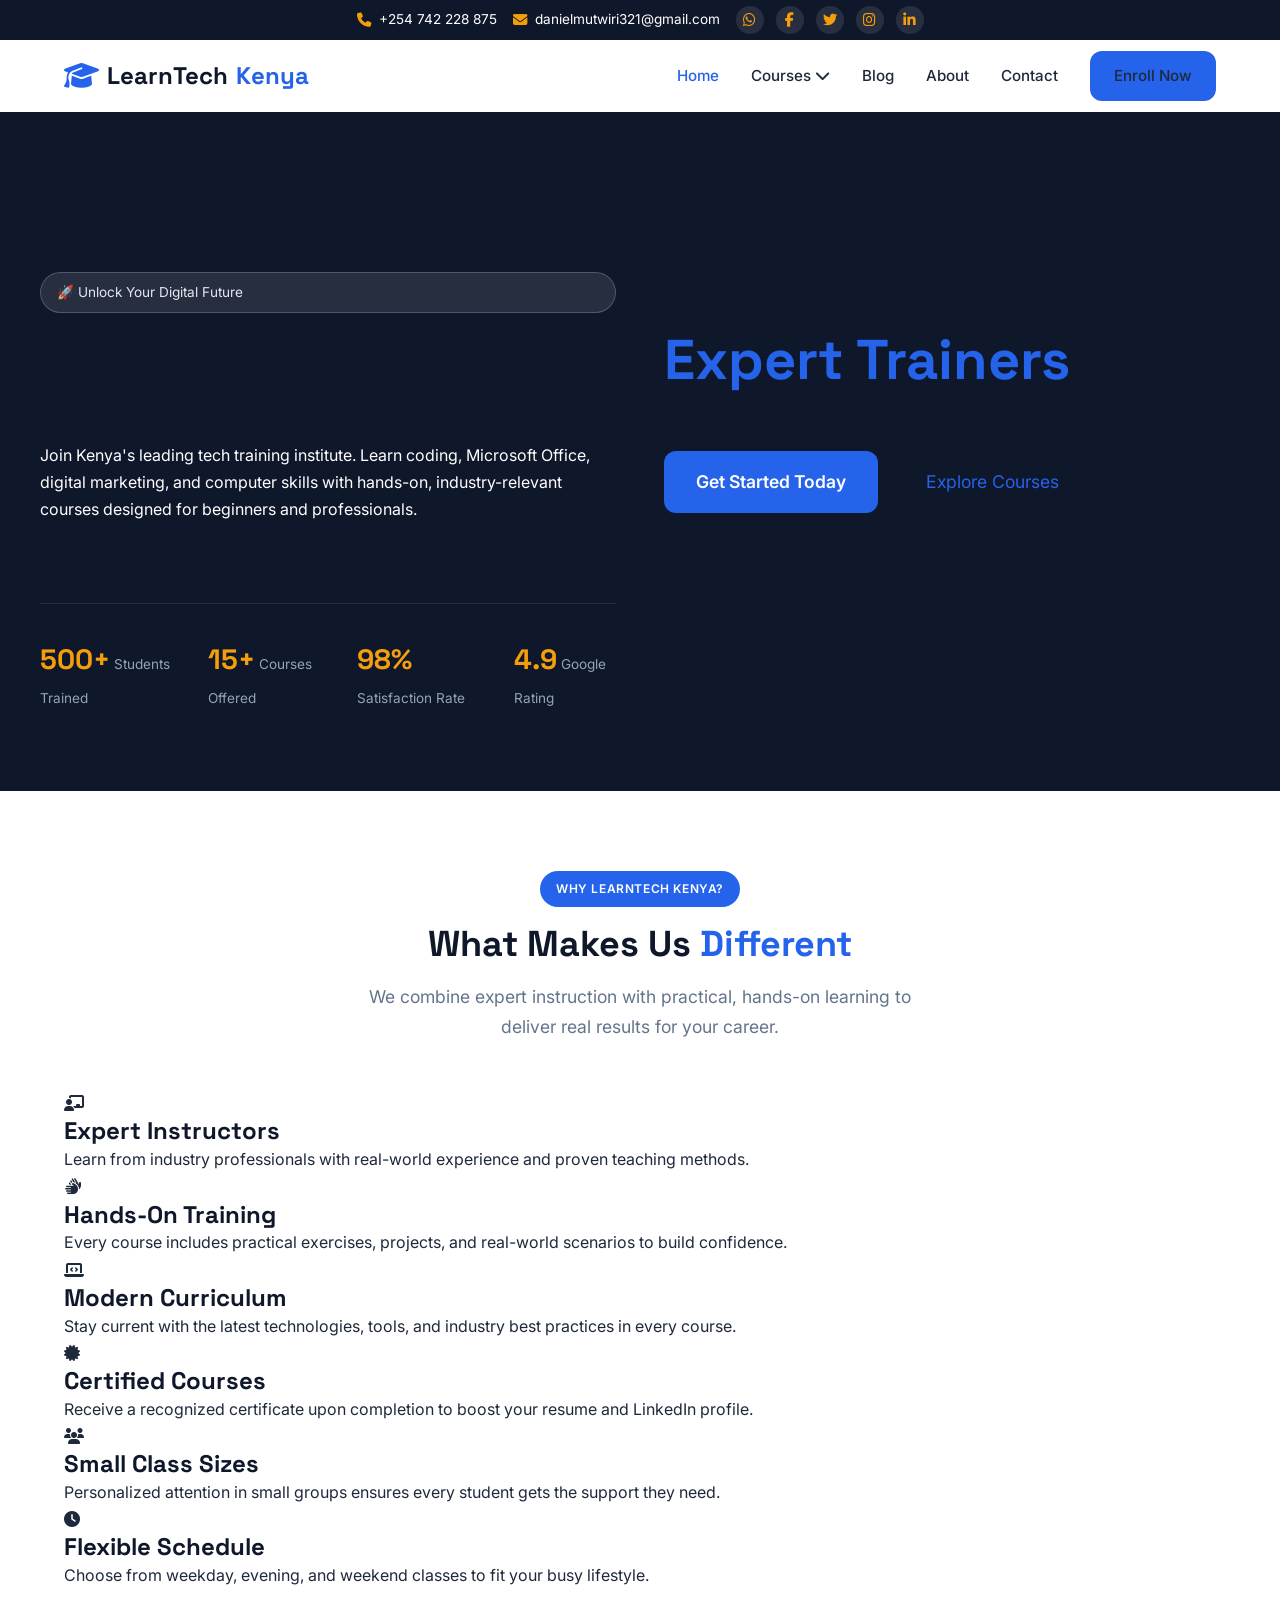
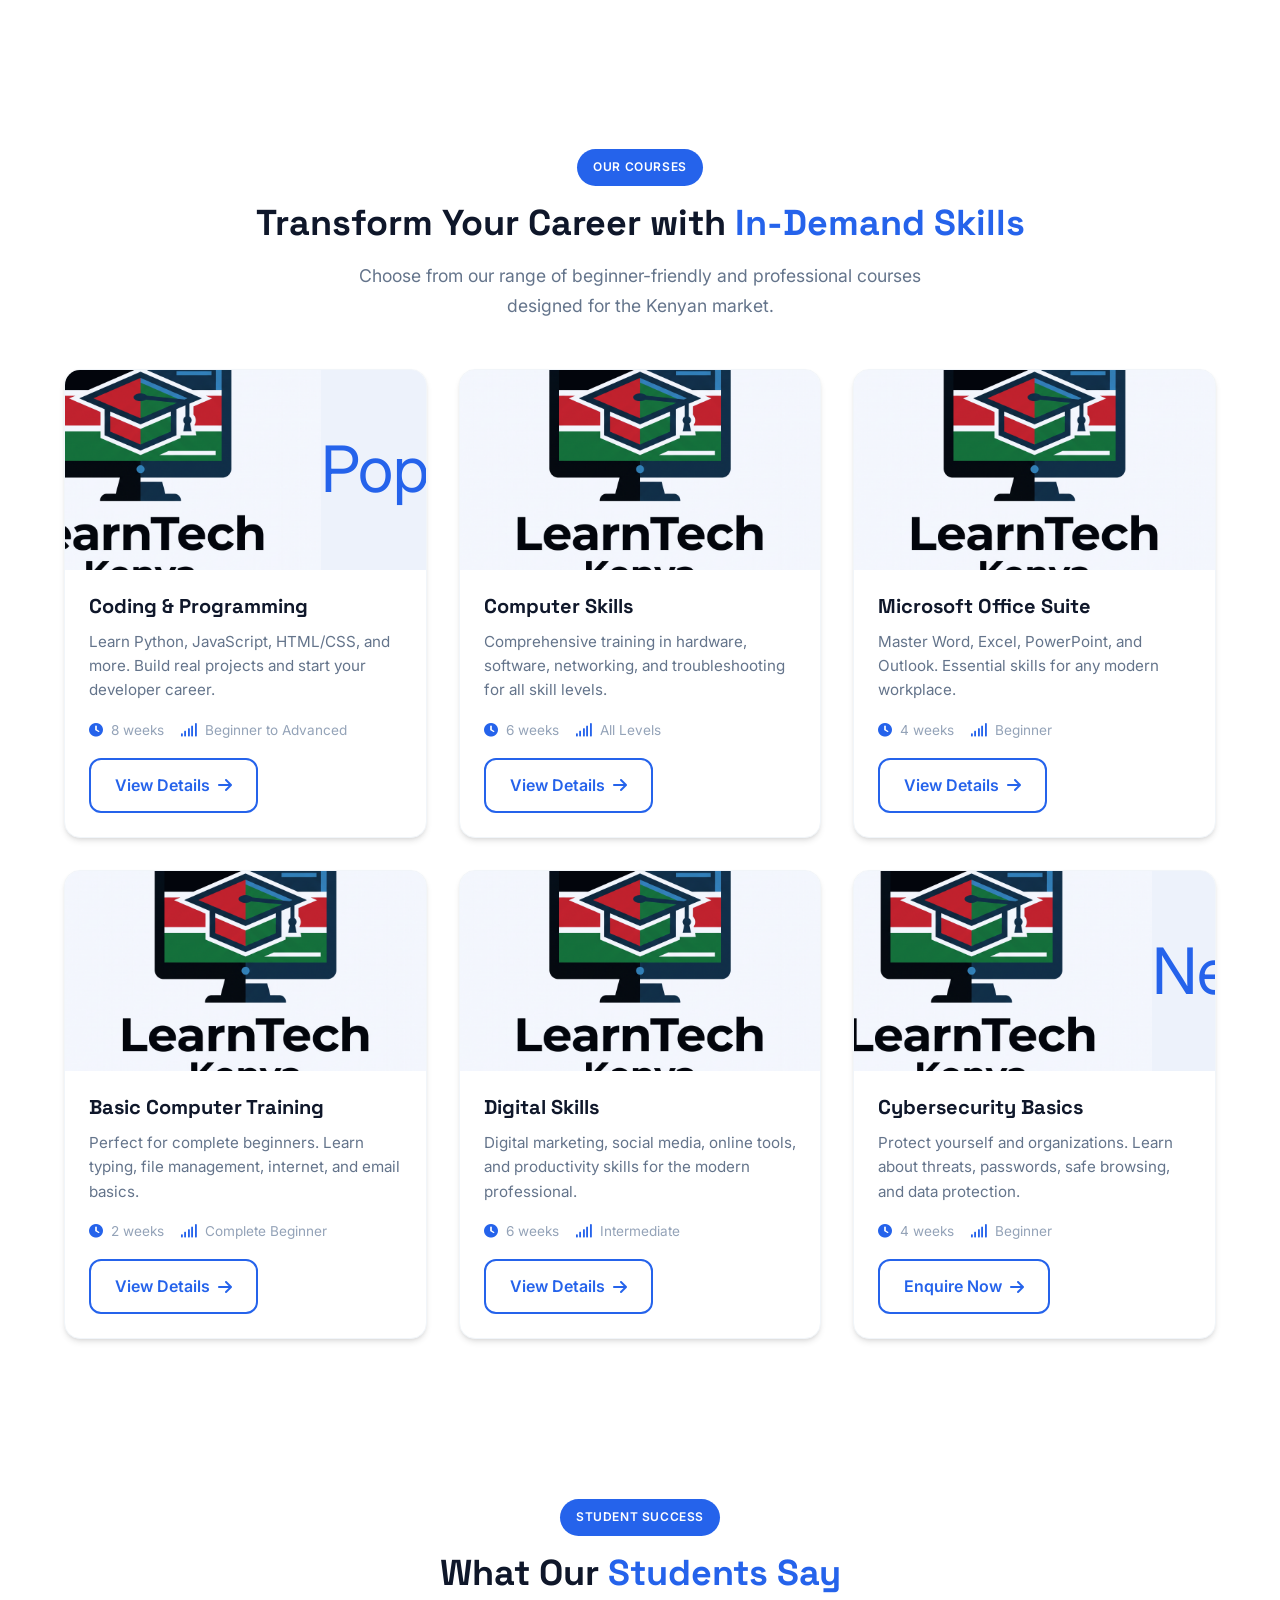
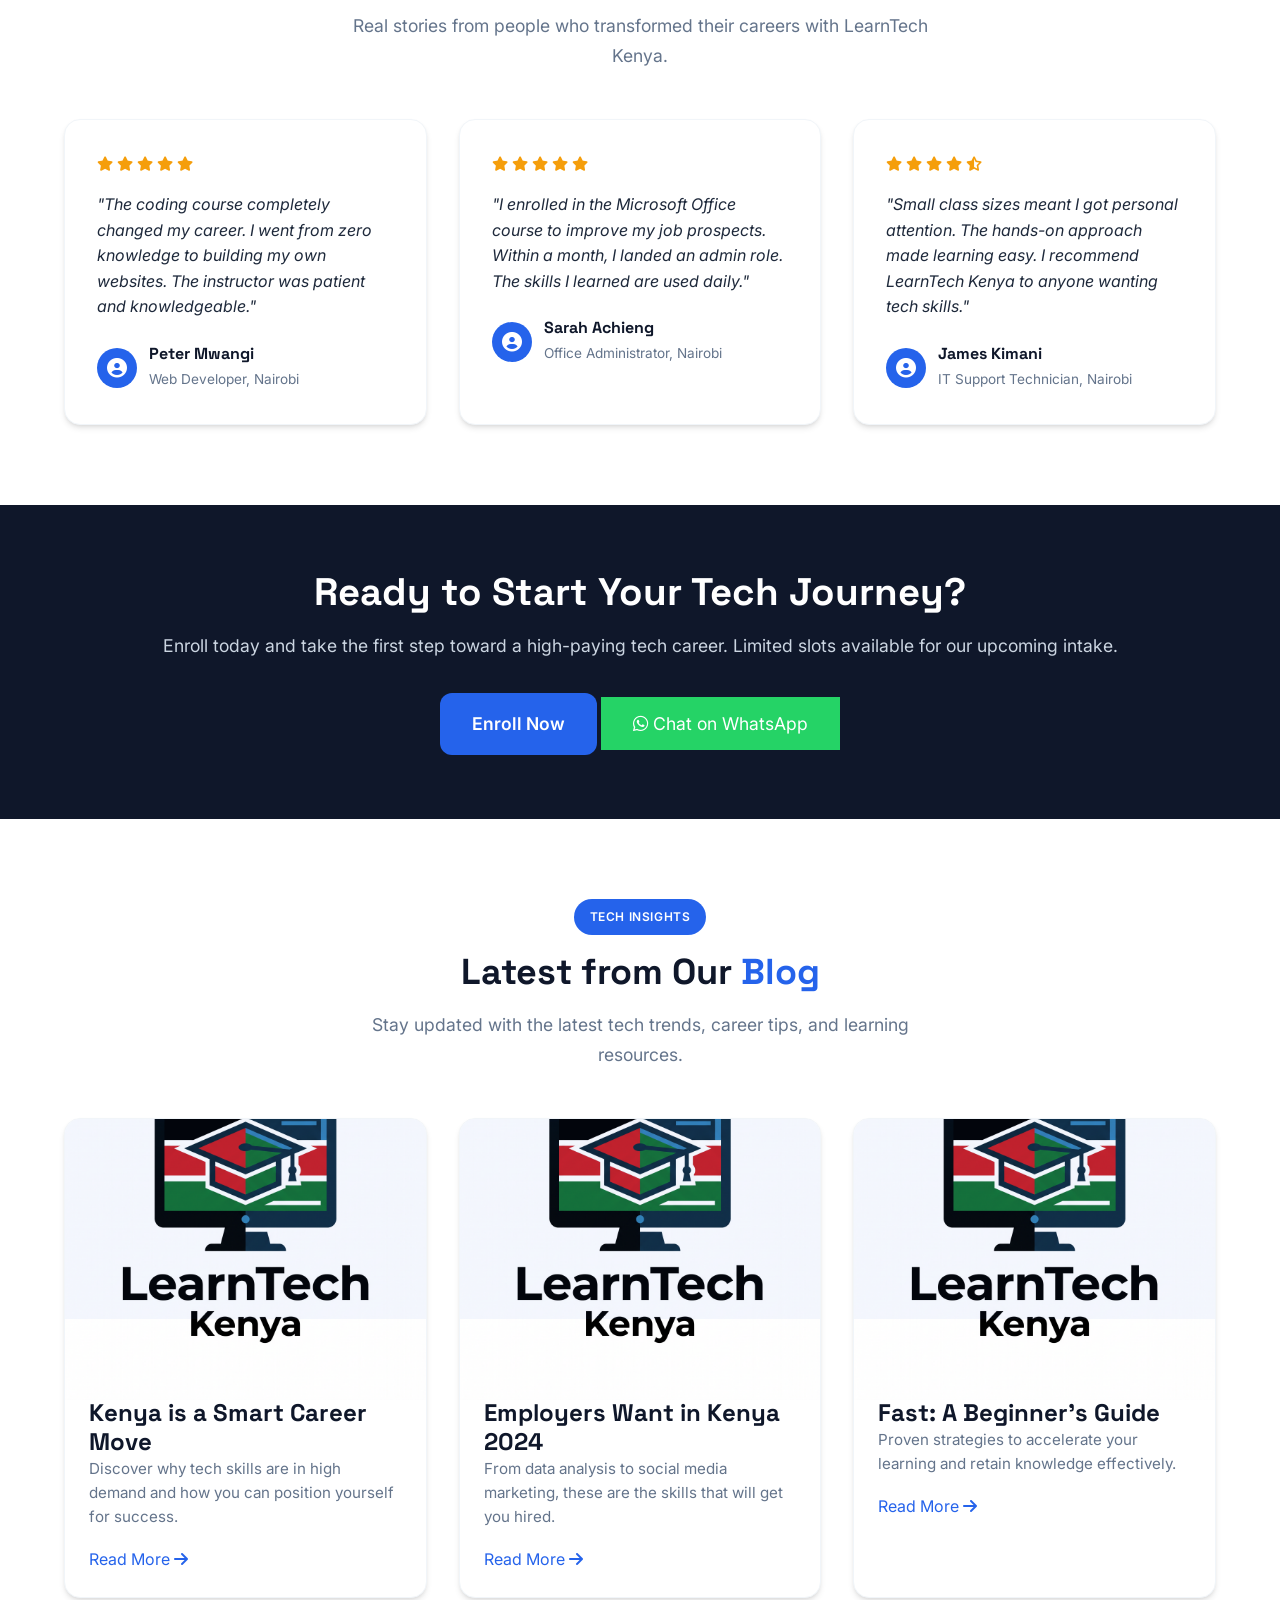
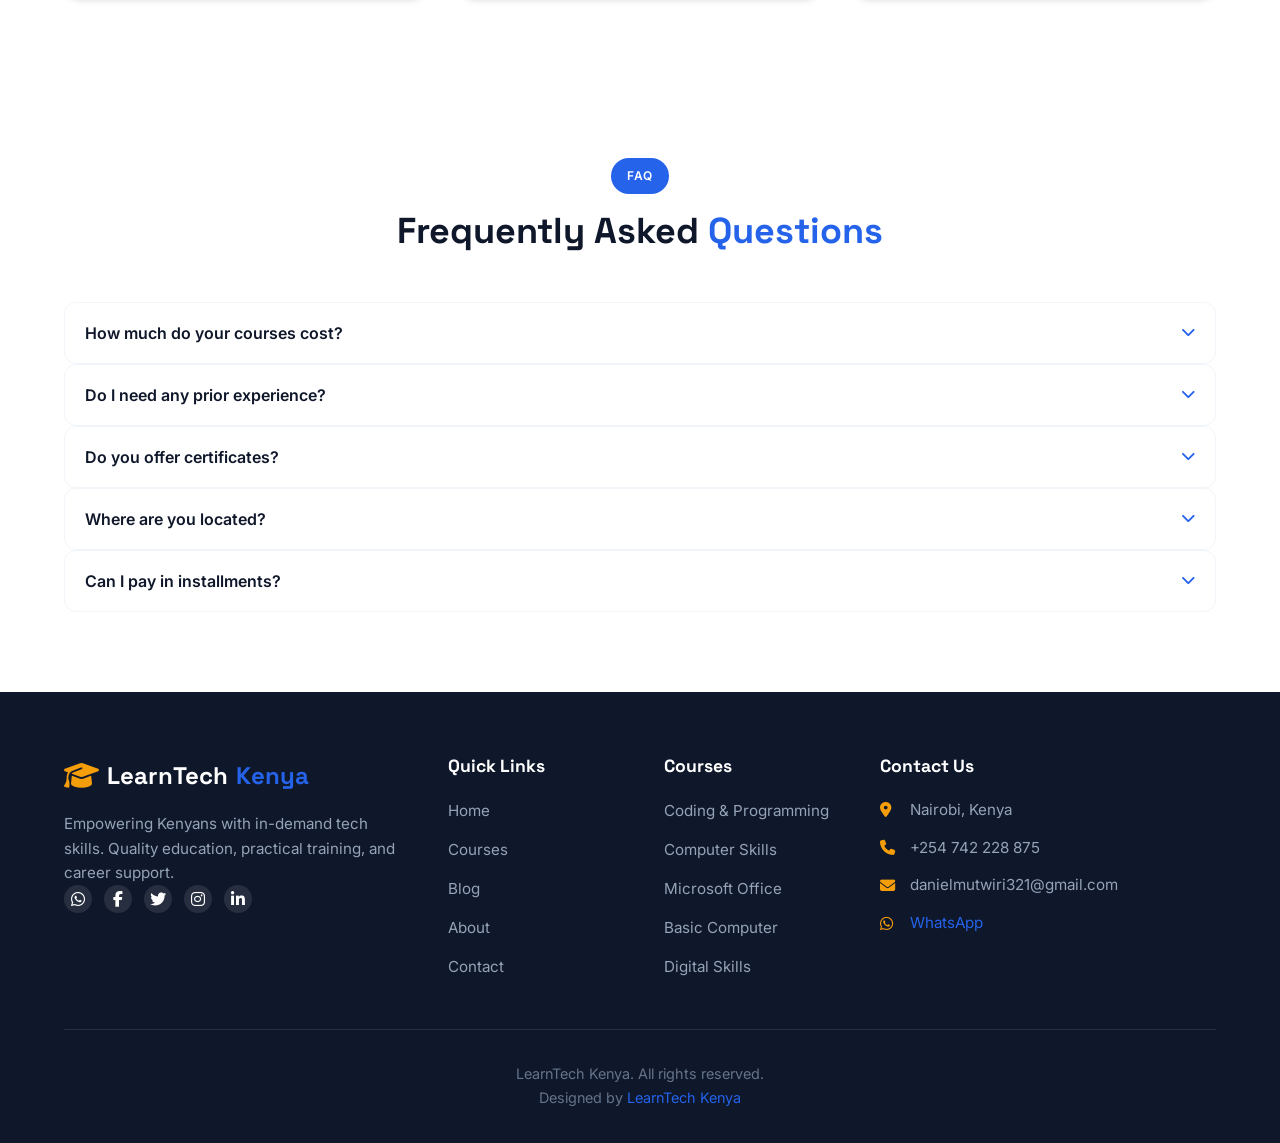
==== index.html @ 04d5c1a3 "Add files via upload" ====
<!DOCTYPE html>
<html lang="en">
<head>
    <meta charset="UTF-8">
    <meta name="viewport" content="width=device-width, initial-scale=1.0">
    <title>LearnTech Kenya | Computer Training, Coding & Digital Skills Courses in Nairobi</title>
    <meta name="description" content="LearnTech Kenya offers professional computer training, coding, Microsoft Office, and digital skills courses in Nairobi. Expert instructors, hands-on learning, and career-ready skills. Join us today!">
    <meta name="keywords" content="computer training Nairobi, coding courses Kenya, Microsoft Office training, digital skills, tech education Kenya, LearnTech Kenya, programming courses Nairobi, computer school Kenya">
    <meta name="author" content="LearnTech Kenya">
    <meta name="robots" content="index, follow">
    
    <!-- Open Graph / Facebook -->
    <meta property="og:type" content="website">
    <meta property="og:url" content="https://danny6042.github.io/Learntech--kenya/">
    <meta property="og:title" content="LearnTech Kenya | Professional Computer Training & Digital Skills">
    <meta property="og:description" content="Join LearnTech Kenya for expert-led computer training, coding, and digital skills courses. Build your tech career today!">
    <meta property="og:image" content="images/learntech_logo.png">
    
    <!-- Twitter Card -->
    <meta property="twitter:card" content="summary_large_image">
    <meta property="twitter:url" content="https://danny6042.github.io/Learntech--kenya/">
    <meta property="twitter:title" content="LearnTech Kenya | Professional Computer Training & Digital Skills">
    <meta property="twitter:description" content="Join LearnTech Kenya for expert-led computer training, coding, and digital skills courses. Build your tech career today!">
    <meta property="twitter:image" content="images/learntech_logo.png">
    
    <!-- Canonical URL -->
    <link rel="canonical" href="https://danny6042.github.io/Learntech--kenya/">
    
    <!-- Structured Data -->
    <script type="application/ld+json">
    {
        "@context": "https://schema.org",
        "@type": "EducationalOrganization",
        "name": "LearnTech Kenya",
        "description": "Professional computer training and digital skills courses in Nairobi, Kenya",
        "url": "https://danny6042.github.io/Learntech--kenya/",
        "logo": "images/learntech_logo.png",
        "founder": {
            "@type": "Person",
            "name": "Daniel Mutwiri",
            "email": "mailto:danielmutwiri321@gmail.com"
        },
        "address": {
            "@type": "PostalAddress",
            "addressLocality": "Nairobi",
            "addressCountry": "KE"
        },
        "contactPoint": {
            "@type": "ContactPoint",
            "telephone": "+254-742-228-875",
            "contactType": "customer service",
            "availableLanguage": "English, Swahili"
        },
        "sameAs": [
            "https://wa.me/254742228875",
            "https://facebook.com/Learntechkenya",
            "https://twitter.com/learntechkenya",
            "https://instagram.com/learntechkenya"
        ]
    }
    </script>
    
    <link rel="stylesheet" href="css/styles.css">
    <link rel="preconnect" href="https://fonts.googleapis.com">
    <link rel="preconnect" href="https://fonts.gstatic.com" crossorigin>
    <link href="https://fonts.googleapis.com/css2?family=Inter:wght@300;400;500;600;700;800&family=Space+Grotesk:wght@400;500;600;700&display=swap" rel="stylesheet">
    <link rel="stylesheet" href="https://cdnjs.cloudflare.com/ajax/libs/font-awesome/6.4.0/css/all.min.css">
</head>
<body>
    <!-- Top Bar -->
    <div class="top-bar">
        <div class="container">
            <div class="top-bar-content">
                <span><i class="fas fa-phone"></i> +254 742 228 875</span>
                <span><i class="fas fa-envelope"></i> danielmutwiri321@gmail.com</span>
                <div class="social-icons">
                    <a href="https://wa.me/254742228875" target="_blank" aria-label="WhatsApp"><i class="fab fa-whatsapp"></i></a>
                    <a href="https://facebook.com/Learntechkenya" target="_blank" aria-label="Facebook"><i class="fab fa-facebook-f"></i></a>
                    <a href="https://twitter.com/learntechkenya" target="_blank" aria-label="Twitter"><i class="fab fa-twitter"></i></a>
                    <a href="https://instagram.com/learntechkenya" target="_blank" aria-label="Instagram"><i class="fab fa-instagram"></i></a>
                    <a href="https://linkedin.com/company/learntechkenya" target="_blank" aria-label="LinkedIn"><i class="fab fa-linkedin-in"></i></a>
                </div>
            </div>
        </div>
    </div>

    <!-- Navigation -->
    <nav class="navbar" id="navbar">
        <div class="container">
            <a href="index.html" class="logo">
                <i class="fas fa-graduation-cap"></i>
                <span>LearnTech</span><span class="accent">Kenya</span>
            </a>
            <button class="mobile-menu-btn" id="mobileMenuBtn" aria-label="Toggle menu">
                <i class="fas fa-bars"></i>
            </button>
            <ul class="nav-links" id="navLinks">
                <li><a href="index.html" class="active">Home</a></li>
                <li class="dropdown">
                    <a href="index.html#courses">Courses <i class="fas fa-chevron-down"></i></a>
                    <ul class="dropdown-menu">
                        <li><a href="coding.html">Coding & Programming</a></li>
                        <li><a href="computer-skills.html">Computer Skills</a></li>
                        <li><a href="microsoft-office.html">Microsoft Office</a></li>
                        <li><a href="basic-computer.html">Basic Computer Training</a></li>
                        <li><a href="digital-skills.html">Digital Skills</a></li>
                    </ul>
                </li>
                <li><a href="blog.html">Blog</a></li>
                <li><a href="about.html">About</a></li>
                <li><a href="contact.html">Contact</a></li>
                <li><a href="contact.html" class="btn-primary">Enroll Now</a></li>
            </ul>
        </div>
    </nav>

    <!-- Hero Section -->
    <header class="hero">
        <div class="hero-overlay"></div>
        <div class="hero-content container">
            <span class="hero-badge">🚀 Unlock Your Digital Future</span>
            <h1>Master In-Demand Tech Skills with <span class="highlight">Expert Trainers</span></h1>
            <p class="hero-description">Join Kenya's leading tech training institute. Learn coding, Microsoft Office, digital marketing, and computer skills with hands-on, industry-relevant courses designed for beginners and professionals.</p>
            <div class="hero-cta">
                <a href="contact.html" class="btn-primary btn-lg">Get Started Today</a>
                <a href="index.html#courses" class="btn-secondary btn-lg">Explore Courses</a>
            </div>
            <div class="hero-stats">
                <div class="stat">
                    <span class="stat-number">500+</span>
                    <span class="stat-label">Students Trained</span>
                </div>
                <div class="stat">
                    <span class="stat-number">15+</span>
                    <span class="stat-label">Courses Offered</span>
                </div>
                <div class="stat">
                    <span class="stat-number">98%</span>
                    <span class="stat-label">Satisfaction Rate</span>
                </div>
                <div class="stat">
                    <span class="stat-number">4.9</span>
                    <span class="stat-label">Google Rating</span>
                </div>
            </div>
        </div>
    </header>

    <!-- Why Choose Us -->
    <section class="why-us section-padding">
        <div class="container">
            <div class="section-header">
                <span class="section-tag">Why LearnTech Kenya?</span>
                <h2>What Makes Us <span class="highlight">Different</span></h2>
                <p>We combine expert instruction with practical, hands-on learning to deliver real results for your career.</p>
            </div>
            <div class="features-grid">
                <div class="feature-card">
                    <div class="feature-icon">
                        <i class="fas fa-chalkboard-teacher"></i>
                    </div>
                    <h3>Expert Instructors</h3>
                    <p>Learn from industry professionals with real-world experience and proven teaching methods.</p>
                </div>
                <div class="feature-card">
                    <div class="feature-icon">
                        <i class="fas fa-hands"></i>
                    </div>
                    <h3>Hands-On Training</h3>
                    <p>Every course includes practical exercises, projects, and real-world scenarios to build confidence.</p>
                </div>
                <div class="feature-card">
                    <div class="feature-icon">
                        <i class="fas fa-laptop-code"></i>
                    </div>
                    <h3>Modern Curriculum</h3>
                    <p>Stay current with the latest technologies, tools, and industry best practices in every course.</p>
                </div>
                <div class="feature-card">
                    <div class="feature-icon">
                        <i class="fas fa-certificate"></i>
                    </div>
                    <h3>Certified Courses</h3>
                    <p>Receive a recognized certificate upon completion to boost your resume and LinkedIn profile.</p>
                </div>
                <div class="feature-card">
                    <div class="feature-icon">
                        <i class="fas fa-users"></i>
                    </div>
                    <h3>Small Class Sizes</h3>
                    <p>Personalized attention in small groups ensures every student gets the support they need.</p>
                </div>
                <div class="feature-card">
                    <div class="feature-icon">
                        <i class="fas fa-clock"></i>
                    </div>
                    <h3>Flexible Schedule</h3>
                    <p>Choose from weekday, evening, and weekend classes to fit your busy lifestyle.</p>
                </div>
            </div>
        </div>
    </section>

    <!-- Courses Section -->
    <section class="courses section-padding" id="courses">
        <div class="container">
            <div class="section-header">
                <span class="section-tag">Our Courses</span>
                <h2>Transform Your Career with <span class="highlight">In-Demand Skills</span></h2>
                <p>Choose from our range of beginner-friendly and professional courses designed for the Kenyan market.</p>
            </div>
            <div class="courses-grid">
                <div class="course-card">
                    <div class="course-image">
                        <img src="images/learntech_logo.png" alt="Coding and Programming Course" loading="lazy">
                        <span class="course-badge">Popular</span>
                    </div>
                    <div class="course-content">
                        <h3>Coding & Programming</h3>
                        <p>Learn Python, JavaScript, HTML/CSS, and more. Build real projects and start your developer career.</p>
                        <div class="course-meta">
                            <span><i class="fas fa-clock"></i> 8 weeks</span>
                            <span><i class="fas fa-signal"></i> Beginner to Advanced</span>
                        </div>
                        <a href="coding.html" class="btn-outline">View Details <i class="fas fa-arrow-right"></i></a>
                    </div>
                </div>
                <div class="course-card">
                    <div class="course-image">
                        <img src="images/learntech_logo.png" alt="Computer Skills Course" loading="lazy">
                    </div>
                    <div class="course-content">
                        <h3>Computer Skills</h3>
                        <p>Comprehensive training in hardware, software, networking, and troubleshooting for all skill levels.</p>
                        <div class="course-meta">
                            <span><i class="fas fa-clock"></i> 6 weeks</span>
                            <span><i class="fas fa-signal"></i> All Levels</span>
                        </div>
                        <a href="computer-skills.html" class="btn-outline">View Details <i class="fas fa-arrow-right"></i></a>
                    </div>
                </div>
                <div class="course-card">
                    <div class="course-image">
                        <img src="images/learntech_logo.png" alt="Microsoft Office Training" loading="lazy">
                    </div>
                    <div class="course-content">
                        <h3>Microsoft Office Suite</h3>
                        <p>Master Word, Excel, PowerPoint, and Outlook. Essential skills for any modern workplace.</p>
                        <div class="course-meta">
                            <span><i class="fas fa-clock"></i> 4 weeks</span>
                            <span><i class="fas fa-signal"></i> Beginner</span>
                        </div>
                        <a href="microsoft-office.html" class="btn-outline">View Details <i class="fas fa-arrow-right"></i></a>
                    </div>
                </div>
                <div class="course-card">
                    <div class="course-image">
                        <img src="images/learntech_logo.png" alt="Basic Computer Training" loading="lazy">
                    </div>
                    <div class="course-content">
                        <h3>Basic Computer Training</h3>
                        <p>Perfect for complete beginners. Learn typing, file management, internet, and email basics.</p>
                        <div class="course-meta">
                            <span><i class="fas fa-clock"></i> 2 weeks</span>
                            <span><i class="fas fa-signal"></i> Complete Beginner</span>
                        </div>
                        <a href="basic-computer.html" class="btn-outline">View Details <i class="fas fa-arrow-right"></i></a>
                    </div>
                </div>
                <div class="course-card">
                    <div class="course-image">
                        <img src="images/learntech_logo.png" alt="Digital Skills Course" loading="lazy">
                    </div>
                    <div class="course-content">
                        <h3>Digital Skills</h3>
                        <p>Digital marketing, social media, online tools, and productivity skills for the modern professional.</p>
                        <div class="course-meta">
                            <span><i class="fas fa-clock"></i> 6 weeks</span>
                            <span><i class="fas fa-signal"></i> Intermediate</span>
                        </div>
                        <a href="digital-skills.html" class="btn-outline">View Details <i class="fas fa-arrow-right"></i></a>
                    </div>
                </div>
                <div class="course-card">
                    <div class="course-image">
                        <img src="images/learntech_logo.png" alt="Cybersecurity Basics" loading="lazy">
                        <span class="course-badge">New</span>
                    </div>
                    <div class="course-content">
                        <h3>Cybersecurity Basics</h3>
                        <p>Protect yourself and organizations. Learn about threats, passwords, safe browsing, and data protection.</p>
                        <div class="course-meta">
                            <span><i class="fas fa-clock"></i> 4 weeks</span>
                            <span><i class="fas fa-signal"></i> Beginner</span>
                        </div>
                        <a href="contact.html" class="btn-outline">Enquire Now <i class="fas fa-arrow-right"></i></a>
                    </div>
                </div>
            </div>
        </div>
    </section>

    <!-- Testimonials Section -->
    <section class="testimonials section-padding">
        <div class="container">
            <div class="section-header">
                <span class="section-tag">Student Success</span>
                <h2>What Our <span class="highlight">Students Say</span></h2>
                <p>Real stories from people who transformed their careers with LearnTech Kenya.</p>
            </div>
            <div class="testimonials-grid">
                <div class="testimonial-card">
                    <div class="stars">
                        <i class="fas fa-star"></i>
                        <i class="fas fa-star"></i>
                        <i class="fas fa-star"></i>
                        <i class="fas fa-star"></i>
                        <i class="fas fa-star"></i>
                    </div>
                    <p>"The coding course completely changed my career. I went from zero knowledge to building my own websites. The instructor was patient and knowledgeable."</p>
                    <div class="testimonial-author">
                        <div class="author-avatar">
                            <i class="fas fa-user-circle"></i>
                        </div>
                        <div>
                            <h4>Peter Mwangi</h4>
                            <span>Web Developer, Nairobi</span>
                        </div>
                    </div>
                </div>
                <div class="testimonial-card">
                    <div class="stars">
                        <i class="fas fa-star"></i>
                        <i class="fas fa-star"></i>
                        <i class="fas fa-star"></i>
                        <i class="fas fa-star"></i>
                        <i class="fas fa-star"></i>
                    </div>
                    <p>"I enrolled in the Microsoft Office course to improve my job prospects. Within a month, I landed an admin role. The skills I learned are used daily."</p>
                    <div class="testimonial-author">
                        <div class="author-avatar">
                            <i class="fas fa-user-circle"></i>
                        </div>
                        <div>
                            <h4>Sarah Achieng</h4>
                            <span>Office Administrator, Nairobi</span>
                        </div>
                    </div>
                </div>
                <div class="testimonial-card">
                    <div class="stars">
                        <i class="fas fa-star"></i>
                        <i class="fas fa-star"></i>
                        <i class="fas fa-star"></i>
                        <i class="fas fa-star"></i>
                        <i class="fas fa-star-half-alt"></i>
                    </div>
                    <p>"Small class sizes meant I got personal attention. The hands-on approach made learning easy. I recommend LearnTech Kenya to anyone wanting tech skills."</p>
                    <div class="testimonial-author">
                        <div class="author-avatar">
                            <i class="fas fa-user-circle"></i>
                        </div>
                        <div>
                            <h4>James Kimani</h4>
                            <span>IT Support Technician, Nairobi</span>
                        </div>
                    </div>
                </div>
            </div>
        </div>
    </section>

    <!-- CTA Section -->
    <section class="cta-section">
        <div class="container">
            <div class="cta-content">
                <h2>Ready to Start Your Tech Journey?</h2>
                <p>Enroll today and take the first step toward a high-paying tech career. Limited slots available for our upcoming intake.</p>
                <div class="cta-buttons">
                    <a href="contact.html" class="btn-primary btn-lg">Enroll Now</a>
                    <a href="https://wa.me/254742228875" class="btn-whatsapp btn-lg" target="_blank">
                        <i class="fab fa-whatsapp"></i> Chat on WhatsApp
                    </a>
                </div>
            </div>
        </div>
    </section>

    <!-- Blog Preview -->
    <section class="blog-preview section-padding">
        <div class="container">
            <div class="section-header">
                <span class="section-tag">Tech Insights</span>
                <h2>Latest from Our <span class="highlight">Blog</span></h2>
                <p>Stay updated with the latest tech trends, career tips, and learning resources.</p>
            </div>
            <div class="blog-grid">
                <div class="blog-card">
                    <div class="blog-image">
                        <img src="images/learntech_logo.png" alt="Why learn coding in Kenya" loading="lazy">
                    </div>
                    <div class="blog-content">
                        <span class="blog-tag">Career</span>
                        <h3>Why Learning Coding in Kenya is a Smart Career Move</h3>
                        <p>Discover why tech skills are in high demand and how you can position yourself for success.</p>
                        <a href="blog.html">Read More <i class="fas fa-arrow-right"></i></a>
                    </div>
                </div>
                <div class="blog-card">
                    <div class="blog-image">
                        <img src="images/learntech_logo.png" alt="Top skills for 2024" loading="lazy">
                    </div>
                    <div class="blog-content">
                        <span class="blog-tag">Skills</span>
                        <h3>Top 10 Digital Skills Employers Want in Kenya 2024</h3>
                        <p>From data analysis to social media marketing, these are the skills that will get you hired.</p>
                        <a href="blog.html">Read More <i class="fas fa-arrow-right"></i></a>
                    </div>
                </div>
                <div class="blog-card">
                    <div class="blog-image">
                        <img src="images/learntech_logo.png" alt="Learning tips" loading="lazy">
                    </div>
                    <div class="blog-content">
                        <span class="blog-tag">Learning</span>
                        <h3>How to Learn Tech Skills Fast: A Beginner's Guide</h3>
                        <p>Proven strategies to accelerate your learning and retain knowledge effectively.</p>
                        <a href="blog.html">Read More <i class="fas fa-arrow-right"></i></a>
                    </div>
                </div>
            </div>
        </div>
    </section>

    <!-- FAQ Section -->
    <section class="faq section-padding">
        <div class="container">
            <div class="section-header">
                <span class="section-tag">FAQ</span>
                <h2>Frequently Asked <span class="highlight">Questions</span></h2>
            </div>
            <div class="faq-grid">
                <div class="faq-item">
                    <button class="faq-question">
                        <span>How much do your courses cost?</span>
                        <i class="fas fa-chevron-down"></i>
                    </button>
                    <div class="faq-answer">
                        <p>Our courses range from KES 5,000 to KES 25,000 depending on the course duration and complexity. We offer flexible payment plans and group discounts. Contact us for a detailed fee structure.</p>
                    </div>
                </div>
                <div class="faq-item">
                    <button class="faq-question">
                        <span>Do I need any prior experience?</span>
                        <i class="fas fa-chevron-down"></i>
                    </button>
                    <div class="faq-answer">
                        <p>Not at all! We have courses designed for complete beginners as well as advanced learners. Each course page lists the recommended prerequisites. If you're unsure, contact us for guidance.</p>
                    </div>
                </div>
                <div class="faq-item">
                    <button class="faq-question">
                        <span>Do you offer certificates?</span>
                        <i class="fas fa-chevron-down"></i>
                    </button>
                    <div class="faq-answer">
                        <p>Yes! Every student receives a certificate of completion. Our certificates are recognized by employers in Kenya and can be added to your LinkedIn profile and resume.</p>
                    </div>
                </div>
                <div class="faq-item">
                    <button class="faq-question">
                        <span>Where are you located?</span>
                        <i class="fas fa-chevron-down"></i>
                    </button>
                    <div class="faq-answer">
                        <p>We are based in Nairobi, Kenya. We offer both in-person and online classes. Contact us for our exact location and schedule details.</p>
                    </div>
                </div>
                <div class="faq-item">
                    <button class="faq-question">
                        <span>Can I pay in installments?</span>
                        <i class="fas fa-chevron-down"></i>
                    </button>
                    <div class="faq-answer">
                        <p>Yes, we understand that education is an investment. We offer flexible payment plans to make learning accessible. Reach out via WhatsApp or email to discuss payment options.</p>
                    </div>
                </div>
            </div>
        </div>
    </section>

    <!-- Footer -->
    <footer class="footer">
        <div class="container">
            <div class="footer-grid">
                <div class="footer-brand">
                    <a href="index.html" class="logo">
                        <i class="fas fa-graduation-cap"></i>
                        <span>LearnTech</span><span class="accent">Kenya</span>
                    </a>
                    <p>Empowering Kenyans with in-demand tech skills. Quality education, practical training, and career support.</p>
                    <div class="social-icons">
                        <a href="https://wa.me/254742228875" target="_blank" aria-label="WhatsApp"><i class="fab fa-whatsapp"></i></a>
                        <a href="https://facebook.com/Learntechkenya" target="_blank" aria-label="Facebook"><i class="fab fa-facebook-f"></i></a>
                        <a href="https://twitter.com/learntechkenya" target="_blank" aria-label="Twitter"><i class="fab fa-twitter"></i></a>
                        <a href="https://instagram.com/learntechkenya" target="_blank" aria-label="Instagram"><i class="fab fa-instagram"></i></a>
                        <a href="https://linkedin.com/company/learntechkenya" target="_blank" aria-label="LinkedIn"><i class="fab fa-linkedin-in"></i></a>
                    </div>
                </div>
                <div class="footer-links">
                    <h4>Quick Links</h4>
                    <ul>
                        <li><a href="index.html">Home</a></li>
                        <li><a href="index.html#courses">Courses</a></li>
                        <li><a href="blog.html">Blog</a></li>
                        <li><a href="about.html">About</a></li>
                        <li><a href="contact.html">Contact</a></li>
                    </ul>
                </div>
                <div class="footer-links">
                    <h4>Courses</h4>
                    <ul>
                        <li><a href="coding.html">Coding & Programming</a></li>
                        <li><a href="computer-skills.html">Computer Skills</a></li>
                        <li><a href="microsoft-office.html">Microsoft Office</a></li>
                        <li><a href="basic-computer.html">Basic Computer</a></li>
                        <li><a href="digital-skills.html">Digital Skills</a></li>
                    </ul>
                </div>
                <div class="footer-contact">
                    <h4>Contact Us</h4>
                    <p><i class="fas fa-map-marker-alt"></i> Nairobi, Kenya</p>
                    <p><i class="fas fa-phone"></i> +254 742 228 875</p>
                    <p><i class="fas fa-envelope"></i> danielmutwiri321@gmail.com</p>
                    <p><i class="fab fa-whatsapp"></i> <a href="https://wa.me/254742228875">WhatsApp</a></p>
                </div>
            </div>
            <div class="footer-bottom">
                <p>LearnTech Kenya. All rights reserved.</p>
                <p>Designed by <a href="https://danny6042.github.io/Learntech--kenya/">LearnTech Kenya</a></p>
            </div>
        </div>
    </footer>

    <script src="js/main.js"></script>
</body>
</html>
---- css/styles.css ----
:root {
--primary: #2563eb;
--primary-dark: #1d4ed8;
--secondary: #0f172a;
--accent: #f59e0b;
--accent-light: #fbbf24;
--success: #10b981;
--warning: #f59e0b;
--error: #ef4444;
--text: #1e293b;
--text-light: #64748b;
--text-muted: #94a3b8;
--bg: #ffffff;
--bg-light: #f8fafc;
--bg-card: #ffffff;
--border: #e2e8f0;
--border-light: #f1f5f9;
--shadow-sm: 0 1px 2px 0 rgb(0 0 0 / 0.05);
--shadow: 0 4px 6px -1px rgb(0 0 0 / 0.1), 0 2px 4px -2px rgb(0 0 0 / 0.1);
--shadow-lg: 0 10px 15px -3px rgb(0 0 0 / 0.1), 0 4px 6px -4px rgb(0 0 0 / 0.1);
--shadow-xl: 0 20px 25px -5px rgb(0 0 0 / 0.1), 0 8px 10px -6px rgb(0 0 0 / 0.1);
--radius-sm: 6px;
--radius: 12px;
--radius-lg: 16px;
--radius-xl: 24px;
--transition: all 0.3s ease;
--font-body: 'Inter', system-ui, -apple-system, sans-serif;
--font-heading: 'Space Grotesk', 'Inter', system-ui, sans-serif;
--max-width: 1200px;
--header-height: 72px;
--top-bar-height: 40px;
}

*, *::before, *::after { margin: 0; padding: 0; box-sizing: border-box; }

html { scroll-behavior: smooth; scroll-padding-top: var(--header-height); }

body {
font-family: var(--font-body);
font-size: 16px;
line-height: 1.7;
color: var(--text);
background: var(--bg);
-webkit-font-smoothing: antialiased;
}

.container {
max-width: var(--max-width);
margin: 0 auto;
padding: 0 1.5rem;
}

a { text-decoration: none; color: var(--primary); transition: var(--transition); }

a:hover { color: var(--primary-dark); }

img { max-width: 100%; height: auto; display: block; }

ul { list-style: none; }

.section-padding { padding: 5rem 0; }

h1, h2, h3, h4, h5, h6 { font-family: var(--font-heading); font-weight: 700; line-height: 1.2; color: var(--secondary); }

h1 { font-size: clamp(2rem, 5vw, 3.5rem); }

h2 { font-size: clamp(1.5rem, 3vw, 2.25rem); }

h3 { font-size: clamp(1.2rem, 2.5vw, 1.5rem); }

h4 { font-size: 1.125rem; }

.section-header { text-align: center; margin-bottom: 3rem; }

.section-tag {
display: inline-block;
padding: 0.5rem 1rem;
background: var(--primary);
color: white;
font-size: 0.75rem;
font-weight: 600;
letter-spacing: 0.05em;
text-transform: uppercase;
border-radius: 50px;
margin-bottom: 1rem;
}

.section-header h2 { margin-bottom: 1rem; }

.section-header p { color: var(--text-light); font-size: 1.1rem; max-width: 600px; margin: 0 auto; }

.highlight { color: var(--primary); }

.top-bar {
background: var(--secondary);
color: white;
font-size: 0.85rem;
height: var(--top-bar-height);
display: flex;
align-items: center;
}

.top-bar-content {
display: flex;
align-items: center;
justify-content: space-between;
gap: 1rem;
flex-wrap: wrap;
}

.top-bar-content span { display: flex; align-items: center; gap: 0.5rem; }

.top-bar-content i { color: var(--accent); font-size: 0.9rem; }

.social-icons { display: flex; gap: 0.75rem; }

.social-icons a {
color: white;
width: 28px;
height: 28px;
border-radius: 50%;
display: flex;
align-items: center;
justify-content: center;
background: rgba(255,255,255,0.1);
transition: var(--transition);
}

.social-icons a:hover { background: var(--primary); color: white; transform: translateY(-2px); }

.navbar {
background: white;
position: sticky;
top: 0;
z-index: 1000;
height: var(--header-height);
box-shadow: var(--shadow-sm);
transition: var(--transition);
}

.navbar .container {
display: flex;
align-items: center;
justify-content: space-between;
height: 100%;
}

.logo {
display: flex;
align-items: center;
gap: 0.5rem;
font-family: var(--font-heading);
font-size: 1.5rem;
font-weight: 700;
color: var(--secondary);
}

.logo i { font-size: 1.75rem; color: var(--primary); }

.logo .accent { color: var(--primary); }

.nav-links {
display: flex;
align-items: center;
gap: 2rem;
}

.nav-links a {
font-size: 0.95rem;
font-weight: 500;
color: var(--text);
position: relative;
}

.nav-links a:hover { color: var(--primary); }

.nav-links a.active { color: var(--primary); }

.nav-links a::after {
content: '';
position: absolute;
bottom: -4px;
left: 0;
width: 0;
height: 2px;
background: var(--primary);
transition: var(--transition);
}

.nav-links a:hover::after { width: 100%; }

.dropdown { position: relative; }

.dropdown-menu {
position: absolute;
top: 100%;
left: 0;
background: white;
min-width: 200px;
border-radius: var(--radius);
box-shadow: var(--shadow-lg);
padding: 0.5rem 0;
opacity: 0;
visibility: hidden;
transform: translateY(10px);
transition: var(--transition);
z-index: 100;
}

.dropdown:hover .dropdown-menu {
opacity: 1;
visibility: visible;
transform: translateY(0);
}

.dropdown-menu a {
display: block;
padding: 0.75rem 1.25rem;
font-size: 0.9rem;
}

.dropdown-menu a:hover { background: var(--bg-light); }

.btn-primary {
display: inline-flex;
align-items: center;
gap: 0.5rem;
padding: 0.75rem 1.5rem;
background: var(--primary);
color: white;
font-weight: 600;
border-radius: var(--radius);
border: none;
cursor: pointer;
transition: var(--transition);
font-size: 1rem;
}

.btn-primary:hover { background: var(--primary-dark); color: white; transform: translateY(-2px); box-shadow: var(--shadow-lg); }

.btn-lg { padding: 1rem 2rem; font-size: 1.1rem; }

.btn-full { width: 100%; justify-content: center; margin-bottom: 0.75rem; }

.btn-outline {
display: inline-flex;
align-items: center;
gap: 0.5rem;
padding: 0.75rem 1.5rem;
border: 2px solid var(--primary);
color: var(--primary);
font-weight: 600;
border-radius: var(--radius);
background: transparent;
cursor: pointer;
transition: var(--transition);
}

.btn-outline:hover { background: var(--primary); color: white; }

.btn-sm { padding: 0.5rem 1rem; font-size: 0.9rem; }

.btn-whatsapp { background: #25d366; color: white; }
.btn-whatsapp:hover { background: #1da851; color: white; }

.btn-whatsapp.btn-outline { border-color: #25d366; color: #25d366; background: white; }
.btn-whatsapp.btn-outline:hover { background: #25d366; color: white; }

.mobile-menu-btn {
display: none;
background: none;
border: none;
font-size: 1.5rem;
color: var(--secondary);
cursor: pointer;
}

.hero {
background: var(--secondary);
color: white;
position: relative;
overflow: hidden;
}

.hero .container { position: relative; z-index: 2; }

.hero-content { display: grid; grid-template-columns: 1fr 1fr; gap: 3rem; align-items: center; padding: 5rem 0; }

.hero-text .hero-tag { display: inline-block; padding: 0.5rem 1rem; background: var(--primary); color: white; font-size: 0.8rem; font-weight: 600; border-radius: 50px; margin-bottom: 1.5rem; text-transform: uppercase; letter-spacing: 0.05em; }

.hero-text h1 { font-size: clamp(2.5rem, 5vw, 4rem); margin-bottom: 1.5rem; color: white; line-height: 1.1; }

.hero-text h1 .accent { color: var(--accent); }

.hero-text .lead { font-size: 1.25rem; color: #cbd5e1; margin-bottom: 2rem; line-height: 1.6; }

.hero-badges { display: flex; gap: 1rem; flex-wrap: wrap; margin-bottom: 2rem; }

.hero-badge { display: flex; align-items: center; gap: 0.5rem; padding: 0.5rem 1rem; background: rgba(255,255,255,0.1); border: 1px solid rgba(255,255,255,0.2); border-radius: 50px; font-size: 0.85rem; color: #e2e8f0; }

.hero-badge i { color: var(--accent); }

.hero-cta { display: flex; gap: 1rem; flex-wrap: wrap; }

.hero-cta .btn-primary { font-size: 1.1rem; padding: 1rem 2rem; }

.hero-cta .btn-outline { color: white; border-color: white; font-size: 1.1rem; padding: 1rem 2rem; }
.hero-cta .btn-outline:hover { background: white; color: var(--secondary); }

.hero-visual { display: flex; justify-content: center; align-items: center; }

.hero-icon { font-size: 12rem; color: rgba(37, 99, 235, 0.15); }

.hero-stats { display: flex; gap: 2rem; margin-top: 2rem; padding-top: 2rem; border-top: 1px solid rgba(255,255,255,0.1); }

.hero-stats .stat { text-align: left; }

.hero-stats .stat-number { font-size: 1.75rem; font-weight: 700; color: var(--accent); font-family: var(--font-heading); }

.hero-stats .stat-label { font-size: 0.85rem; color: #94a3b8; }

.trust-bar {
background: var(--bg-light);
padding: 2rem 0;
border-bottom: 1px solid var(--border);
}

.trust-content { display: flex; justify-content: space-between; align-items: center; flex-wrap: wrap; gap: 1rem; }

.trust-item { display: flex; align-items: center; gap: 0.75rem; }

.trust-item i { font-size: 1.5rem; color: var(--primary); }

.trust-item div h4 { font-size: 1rem; margin-bottom: 0.1rem; }

.trust-item div p { font-size: 0.85rem; color: var(--text-light); }

.courses-grid { display: grid; grid-template-columns: repeat(auto-fill, minmax(300px, 1fr)); gap: 2rem; }

.course-card {
background: var(--bg-card);
border-radius: var(--radius-lg);
overflow: hidden;
box-shadow: var(--shadow);
transition: var(--transition);
border: 1px solid var(--border-light);
}

.course-card:hover { transform: translateY(-8px); box-shadow: var(--shadow-xl); border-color: var(--primary); }

.course-image { height: 200px; background: var(--bg-light); display: flex; align-items: center; justify-content: center; font-size: 4rem; color: var(--primary); position: relative; overflow: hidden; }

.course-image::before { content: ''; position: absolute; top: 0; left: 0; right: 0; bottom: 0; background: var(--primary); opacity: 0.05; }

.course-content { padding: 1.5rem; }

.course-tag { display: inline-block; padding: 0.25rem 0.75rem; background: var(--bg-light); color: var(--primary); font-size: 0.75rem; font-weight: 600; border-radius: 50px; margin-bottom: 0.75rem; text-transform: uppercase; letter-spacing: 0.05em; }

.course-content h3 { font-size: 1.25rem; margin-bottom: 0.75rem; color: var(--secondary); }

.course-content p { color: var(--text-light); font-size: 0.95rem; margin-bottom: 1rem; line-height: 1.6; }

.course-meta { display: flex; gap: 1rem; font-size: 0.85rem; color: var(--text-muted); margin-bottom: 1rem; }

.course-meta i { color: var(--primary); margin-right: 0.25rem; }

.course-footer { display: flex; justify-content: space-between; align-items: center; padding-top: 1rem; border-top: 1px solid var(--border-light); }

.course-price { font-size: 1.25rem; font-weight: 700; color: var(--primary); font-family: var(--font-heading); }

.course-footer .btn { font-size: 0.85rem; padding: 0.5rem 1rem; }

.testimonials-grid { display: grid; grid-template-columns: repeat(auto-fill, minmax(320px, 1fr)); gap: 2rem; }

.testimonial-card { background: var(--bg-card); padding: 2rem; border-radius: var(--radius-lg); box-shadow: var(--shadow); border: 1px solid var(--border-light); transition: var(--transition); }

.testimonial-card:hover { transform: translateY(-4px); box-shadow: var(--shadow-lg); }

.testimonial-card .stars { color: var(--accent); margin-bottom: 1rem; font-size: 0.9rem; }

.testimonial-card > p { font-size: 1rem; color: var(--text); line-height: 1.6; margin-bottom: 1.5rem; font-style: italic; }

.testimonial-author { display: flex; align-items: center; gap: 0.75rem; }

.author-avatar { width: 40px; height: 40px; border-radius: 50%; background: var(--primary); color: white; display: flex; align-items: center; justify-content: center; font-size: 1.25rem; }

.testimonial-author div h4 { font-size: 1rem; margin-bottom: 0.1rem; }

.testimonial-author div span { font-size: 0.85rem; color: var(--text-light); }

.why-choose-grid { display: grid; grid-template-columns: repeat(auto-fill, minmax(250px, 1fr)); gap: 2rem; }

.why-card { background: var(--bg-card); padding: 2rem; border-radius: var(--radius-lg); text-align: center; border: 1px solid var(--border-light); transition: var(--transition); }

.why-card:hover { transform: translateY(-4px); box-shadow: var(--shadow-lg); border-color: var(--primary); }

.why-card .icon { width: 64px; height: 64px; border-radius: 50%; background: var(--primary); color: white; display: flex; align-items: center; justify-content: center; font-size: 1.5rem; margin: 0 auto 1.25rem; }

.why-card h3 { font-size: 1.15rem; margin-bottom: 0.75rem; }

.why-card p { color: var(--text-light); font-size: 0.95rem; line-height: 1.6; }

.cta-section { background: var(--secondary); color: white; text-align: center; padding: 4rem 0; }

.cta-section h2 { color: white; font-size: clamp(1.75rem, 3vw, 2.5rem); margin-bottom: 1rem; }

.cta-section p { color: #cbd5e1; font-size: 1.1rem; margin-bottom: 2rem; }

.cta-section .btn-primary { font-size: 1.1rem; padding: 1rem 2rem; }

.faq-section .container { max-width: 800px; }

.faq-accordion { display: flex; flex-direction: column; gap: 1rem; }

.faq-item { background: var(--bg-card); border-radius: var(--radius); border: 1px solid var(--border-light); overflow: hidden; transition: var(--transition); }

.faq-item:hover { border-color: var(--primary); }

.faq-question { width: 100%; padding: 1.25rem; display: flex; justify-content: space-between; align-items: center; background: none; border: none; cursor: pointer; font-size: 1rem; font-weight: 600; color: var(--secondary); text-align: left; font-family: var(--font-body); }

.faq-question i { color: var(--primary); transition: var(--transition); font-size: 0.9rem; }

.faq-item.active .faq-question i { transform: rotate(180deg); }

.faq-answer { max-height: 0; overflow: hidden; transition: max-height 0.3s ease, padding 0.3s ease; }

.faq-item.active .faq-answer { max-height: 500px; padding: 0 1.25rem 1.25rem; }

.faq-answer p { color: var(--text-light); line-height: 1.6; }

.page-header { background: var(--secondary); color: white; padding: 4rem 0; text-align: center; }

.page-header .page-tag { display: inline-block; padding: 0.5rem 1rem; background: var(--primary); color: white; font-size: 0.75rem; font-weight: 600; border-radius: 50px; margin-bottom: 1rem; text-transform: uppercase; letter-spacing: 0.05em; }

.page-header h1 { color: white; margin-bottom: 1rem; }

.page-header .breadcrumb { display: flex; justify-content: center; align-items: center; gap: 0.75rem; color: #94a3b8; font-size: 0.95rem; }

.page-header .breadcrumb a { color: #cbd5e1; }

.page-header .breadcrumb a:hover { color: white; }

.page-header .breadcrumb i { font-size: 0.75rem; color: #64748b; }

.course-detail-grid { display: grid; grid-template-columns: 1fr 380px; gap: 3rem; }

.course-detail-content h2 { font-size: 1.75rem; margin-bottom: 1.25rem; margin-top: 2rem; }

.course-detail-content h2:first-child { margin-top: 0; }

.course-detail-content p { color: var(--text-light); margin-bottom: 1rem; line-height: 1.7; }

.check-list { display: flex; flex-direction: column; gap: 0.75rem; margin-bottom: 1.5rem; }

.check-list li { display: flex; align-items: flex-start; gap: 0.75rem; font-size: 1rem; color: var(--text); }

.check-list li i { color: var(--success); font-size: 1.1rem; margin-top: 0.2rem; flex-shrink: 0; }

.course-modules { display: flex; flex-direction: column; gap: 1rem; }

.module { background: var(--bg-light); padding: 1.25rem; border-radius: var(--radius); border-left: 4px solid var(--primary); }

.module .module-week { display: inline-block; padding: 0.25rem 0.75rem; background: var(--primary); color: white; font-size: 0.75rem; font-weight: 600; border-radius: 50px; margin-bottom: 0.5rem; text-transform: uppercase; letter-spacing: 0.05em; }

.module h4 { font-size: 1.1rem; margin-bottom: 0.5rem; }

.module p { color: var(--text-light); font-size: 0.95rem; margin: 0; }

.course-sidebar { display: flex; flex-direction: column; gap: 1.5rem; }

.sidebar-card { background: var(--bg-card); border-radius: var(--radius-lg); box-shadow: var(--shadow); border: 1px solid var(--border-light); padding: 1.5rem; }

.sidebar-card h3 { font-size: 1.25rem; margin-bottom: 1.25rem; padding-bottom: 1rem; border-bottom: 1px solid var(--border-light); }

.detail-list { display: flex; flex-direction: column; gap: 0.75rem; margin-bottom: 1.5rem; }

.detail-list li { display: flex; align-items: center; gap: 0.75rem; font-size: 0.95rem; color: var(--text); }

.detail-list li i { color: var(--primary); font-size: 1rem; width: 20px; text-align: center; }

.detail-list li span { font-weight: 600; color: var(--secondary); }

.trust-card h3 { display: flex; align-items: center; gap: 0.5rem; }

.trust-card h3 i { color: var(--success); }

.trust-card p { color: var(--text-light); font-size: 0.95rem; line-height: 1.6; margin: 0; }

.about-grid { display: grid; grid-template-columns: 1fr 380px; gap: 3rem; }

.about-content h2 { font-size: 1.75rem; margin-bottom: 1.25rem; margin-top: 2rem; }

.about-content h2:first-child { margin-top: 0; }

.about-content p { color: var(--text-light); margin-bottom: 1rem; line-height: 1.7; }

.about-content ul { margin-bottom: 1.5rem; }

.about-content ul li { padding: 0.5rem 0; padding-left: 1.5rem; position: relative; color: var(--text-light); }

.about-content ul li::before { content: '\\2713'; position: absolute; left: 0; color: var(--success); font-weight: 700; }

.instructor-card h3 { display: flex; align-items: center; gap: 0.5rem; }

.instructor-card h3 i { color: var(--primary); }

.instructor-info { text-align: center; }

.instructor-avatar { width: 80px; height: 80px; border-radius: 50%; background: var(--primary); color: white; display: flex; align-items: center; justify-content: center; font-size: 3rem; margin: 0 auto 1rem; }

.instructor-info h4 { font-size: 1.25rem; margin-bottom: 0.25rem; }

.instructor-info p { color: var(--text-light); font-size: 0.9rem; margin-bottom: 0.75rem; }

.instructor-bio { text-align: left; color: var(--text-light); font-size: 0.95rem; line-height: 1.6; margin-bottom: 1rem; }

.instructor-contact { display: flex; gap: 0.5rem; justify-content: center; }

.stats-card .impact-stats { display: grid; grid-template-columns: 1fr 1fr; gap: 1rem; }

.impact-item { text-align: center; padding: 1rem; background: var(--bg-light); border-radius: var(--radius); }

.impact-number { font-size: 1.5rem; font-weight: 700; color: var(--primary); font-family: var(--font-heading); display: block; }

.impact-label { font-size: 0.85rem; color: var(--text-light); }

.contact-grid { display: grid; grid-template-columns: 1fr 1fr; gap: 3rem; }

.contact-info h2 { font-size: 1.75rem; margin-bottom: 1rem; }

.contact-info > p { color: var(--text-light); margin-bottom: 2rem; line-height: 1.7; }

.contact-details { display: flex; flex-direction: column; gap: 1.5rem; margin-bottom: 2rem; }

.contact-detail-item { display: flex; align-items: flex-start; gap: 1rem; }

.contact-icon { width: 48px; height: 48px; border-radius: var(--radius); background: var(--primary); color: white; display: flex; align-items: center; justify-content: center; font-size: 1.25rem; flex-shrink: 0; }

.contact-detail-text h4 { font-size: 1rem; margin-bottom: 0.25rem; }

.contact-detail-text p, .contact-detail-text a { color: var(--text-light); font-size: 0.95rem; }

.contact-social h3 { font-size: 1.15rem; margin-bottom: 1rem; }

.social-links { display: flex; gap: 0.75rem; }

.social-link { width: 44px; height: 44px; border-radius: var(--radius); display: flex; align-items: center; justify-content: center; font-size: 1.25rem; color: white; transition: var(--transition); }

.social-link:hover { transform: translateY(-4px); }

.social-link.facebook { background: #1877f2; }
.social-link.twitter { background: #1da1f2; }
.social-link.whatsapp { background: #25d366; }

.contact-form-card { background: var(--bg-card); padding: 2rem; border-radius: var(--radius-lg); box-shadow: var(--shadow); border: 1px solid var(--border-light); }

.contact-form-card h2 { font-size: 1.5rem; margin-bottom: 1.5rem; }

.contact-form .form-row { display: grid; grid-template-columns: 1fr 1fr; gap: 1rem; }

.form-group { margin-bottom: 1rem; }

.form-group label { display: block; font-size: 0.9rem; font-weight: 600; color: var(--secondary); margin-bottom: 0.5rem; }

.form-group input, .form-group select, .form-group textarea {
width: 100%;
padding: 0.75rem 1rem;
border: 1px solid var(--border);
border-radius: var(--radius);
font-size: 1rem;
color: var(--text);
font-family: var(--font-body);
transition: var(--transition);
background: var(--bg);
}

.form-group input:focus, .form-group select:focus, .form-group textarea:focus { outline: none; border-color: var(--primary); box-shadow: 0 0 0 3px rgba(37, 99, 235, 0.1); }

.form-group textarea { resize: vertical; }

.form-note { margin-top: 1rem; padding: 1rem; background: var(--bg-light); border-radius: var(--radius); }

.form-note p { font-size: 0.9rem; color: var(--text-light); margin: 0; }

.form-note i { color: var(--primary); margin-right: 0.5rem; }

.form-note a { color: var(--primary); font-weight: 600; }

.blog-grid { display: grid; grid-template-columns: repeat(auto-fill, minmax(350px, 1fr)); gap: 2rem; }

.blog-card { background: var(--bg-card); border-radius: var(--radius-lg); box-shadow: var(--shadow); border: 1px solid var(--border-light); overflow: hidden; transition: var(--transition); }

.blog-card:hover { transform: translateY(-4px); box-shadow: var(--shadow-lg); }

.blog-image { height: 200px; background: var(--bg-light); display: flex; align-items: center; justify-content: center; font-size: 4rem; color: var(--primary); position: relative; }

.blog-image::before { content: ''; position: absolute; top: 0; left: 0; right: 0; bottom: 0; background: var(--primary); opacity: 0.05; }

.blog-content { padding: 1.5rem; }

.blog-category { display: inline-block; padding: 0.25rem 0.75rem; background: var(--bg-light); color: var(--primary); font-size: 0.75rem; font-weight: 600; border-radius: 50px; margin-bottom: 0.75rem; text-transform: uppercase; letter-spacing: 0.05em; }

.blog-content h2 { font-size: 1.2rem; margin-bottom: 0.75rem; line-height: 1.3; }

.blog-content h2 a { color: var(--secondary); }

.blog-content h2 a:hover { color: var(--primary); }

.blog-meta { font-size: 0.85rem; color: var(--text-muted); margin-bottom: 0.75rem; display: flex; align-items: center; gap: 0.5rem; flex-wrap: wrap; }

.blog-meta .meta-sep { color: var(--border); }

.blog-content > p { color: var(--text-light); font-size: 0.95rem; line-height: 1.6; margin-bottom: 1rem; }

.read-more { display: inline-flex; align-items: center; gap: 0.5rem; font-weight: 600; font-size: 0.95rem; }

.read-more i { transition: var(--transition); }

.read-more:hover i { transform: translateX(4px); }

.footer { background: var(--secondary); color: white; padding: 4rem 0 2rem; }

.footer-grid { display: grid; grid-template-columns: 2fr 1fr 1fr 2fr; gap: 3rem; margin-bottom: 3rem; }

.footer-brand .logo { color: white; margin-bottom: 1rem; font-size: 1.5rem; }

.footer-brand .logo i { color: var(--accent); }

.footer-brand p { color: #94a3b8; font-size: 0.95rem; line-height: 1.6; }

.footer-links h4 { color: white; font-size: 1.1rem; margin-bottom: 1.25rem; }

.footer-links ul { display: flex; flex-direction: column; gap: 0.75rem; }

.footer-links a { color: #94a3b8; font-size: 0.95rem; }

.footer-links a:hover { color: white; }

.footer-contact h4 { color: white; font-size: 1.1rem; margin-bottom: 1.25rem; }

.footer-contact p { color: #94a3b8; font-size: 0.95rem; display: flex; align-items: center; gap: 0.75rem; margin-bottom: 0.75rem; }

.footer-contact i { color: var(--accent); width: 18px; }

.footer-bottom { border-top: 1px solid rgba(255,255,255,0.1); padding-top: 2rem; text-align: center; }

.footer-bottom p { color: #64748b; font-size: 0.9rem; }

@media (max-width: 1024px) {
.course-detail-grid, .about-grid { grid-template-columns: 1fr; }
.contact-grid { grid-template-columns: 1fr; }
.footer-grid { grid-template-columns: 1fr 1fr; }
}

@media (max-width: 768px) {
.top-bar { display: none; }
.nav-links { display: none; position: absolute; top: 100%; left: 0; right: 0; background: white; flex-direction: column; padding: 1rem; box-shadow: var(--shadow-lg); gap: 0; }
.nav-links.active { display: flex; }
.nav-links li { width: 100%; }
.nav-links a { display: block; padding: 0.75rem 1rem; border-radius: var(--radius); }
.nav-links a:hover { background: var(--bg-light); }
.dropdown-menu { position: static; opacity: 1; visibility: visible; transform: none; box-shadow: none; padding: 0; margin-left: 1rem; }
.mobile-menu-btn { display: block; }
.hero-content { grid-template-columns: 1fr; text-align: center; }
.hero-text { order: 1; }
.hero-visual { order: 0; }
.hero-stats { justify-content: center; }
.hero-icon { font-size: 8rem; }
.courses-grid { grid-template-columns: 1fr; }
.trust-content { justify-content: center; }
.section-padding { padding: 3rem 0; }
.footer-grid { grid-template-columns: 1fr; gap: 2rem; }
.contact-form .form-row { grid-template-columns: 1fr; }
}

@media (max-width: 480px) {
.hero-text h1 { font-size: 2rem; }
.hero-badges { justify-content: center; }
.hero-cta { justify-content: center; }
.blog-grid { grid-template-columns: 1fr; }
}

::-webkit-scrollbar { width: 8px; }
::-webkit-scrollbar-track { background: var(--bg-light); }
::-webkit-scrollbar-thumb { background: var(--primary); border-radius: 4px; }
::-webkit-scrollbar-thumb:hover { background: var(--primary-dark); }
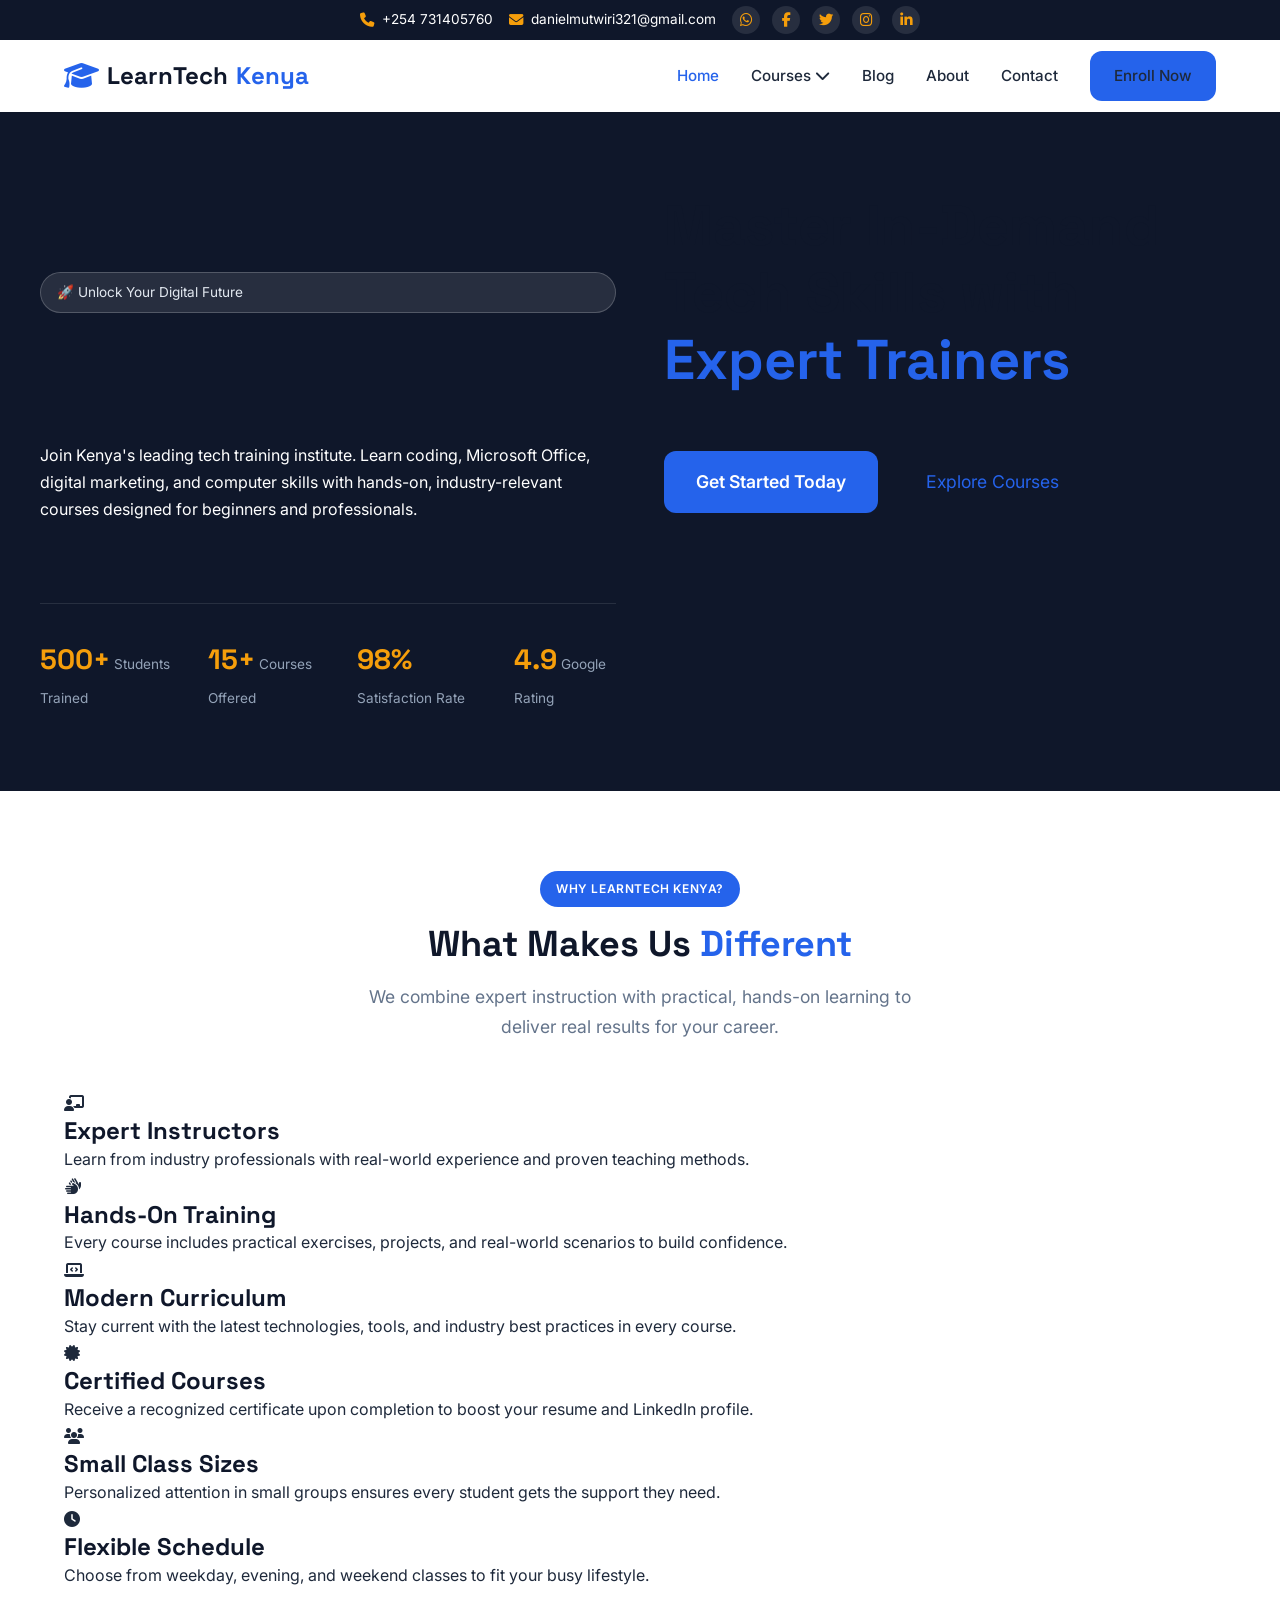
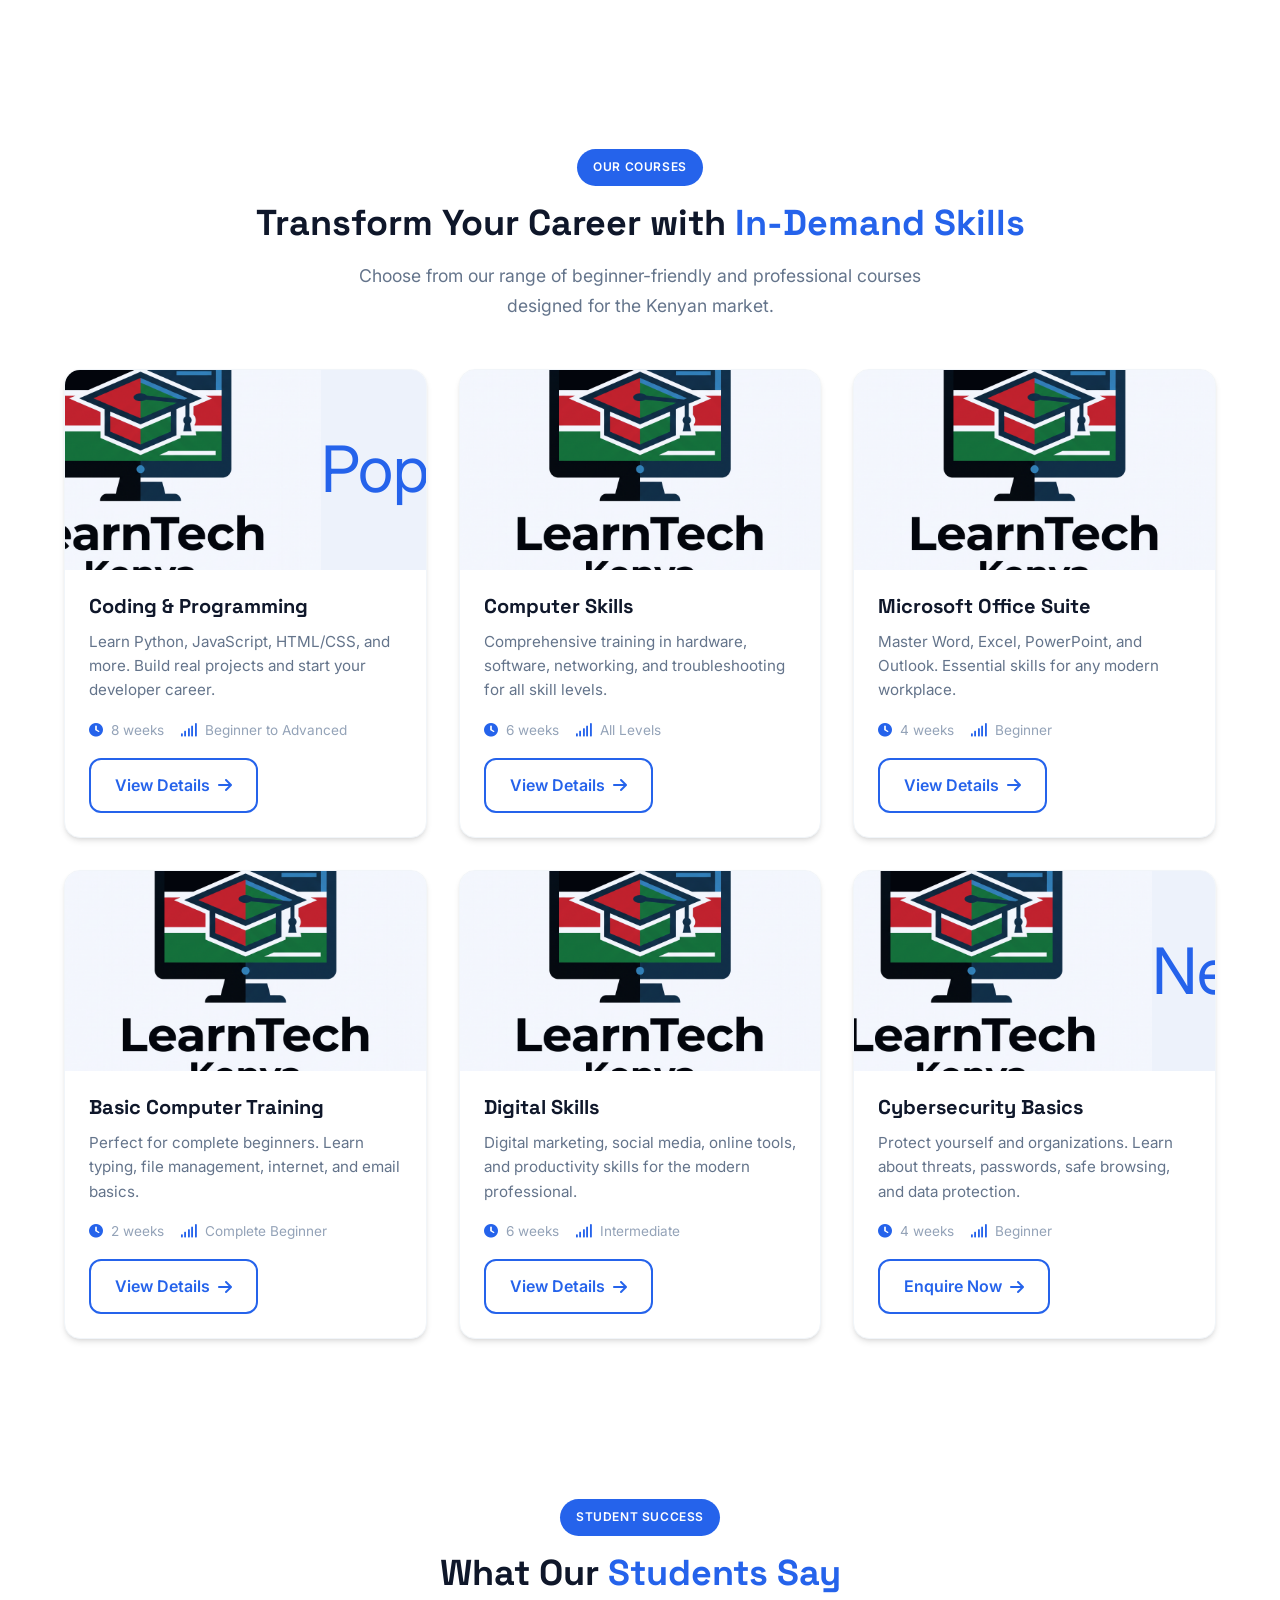
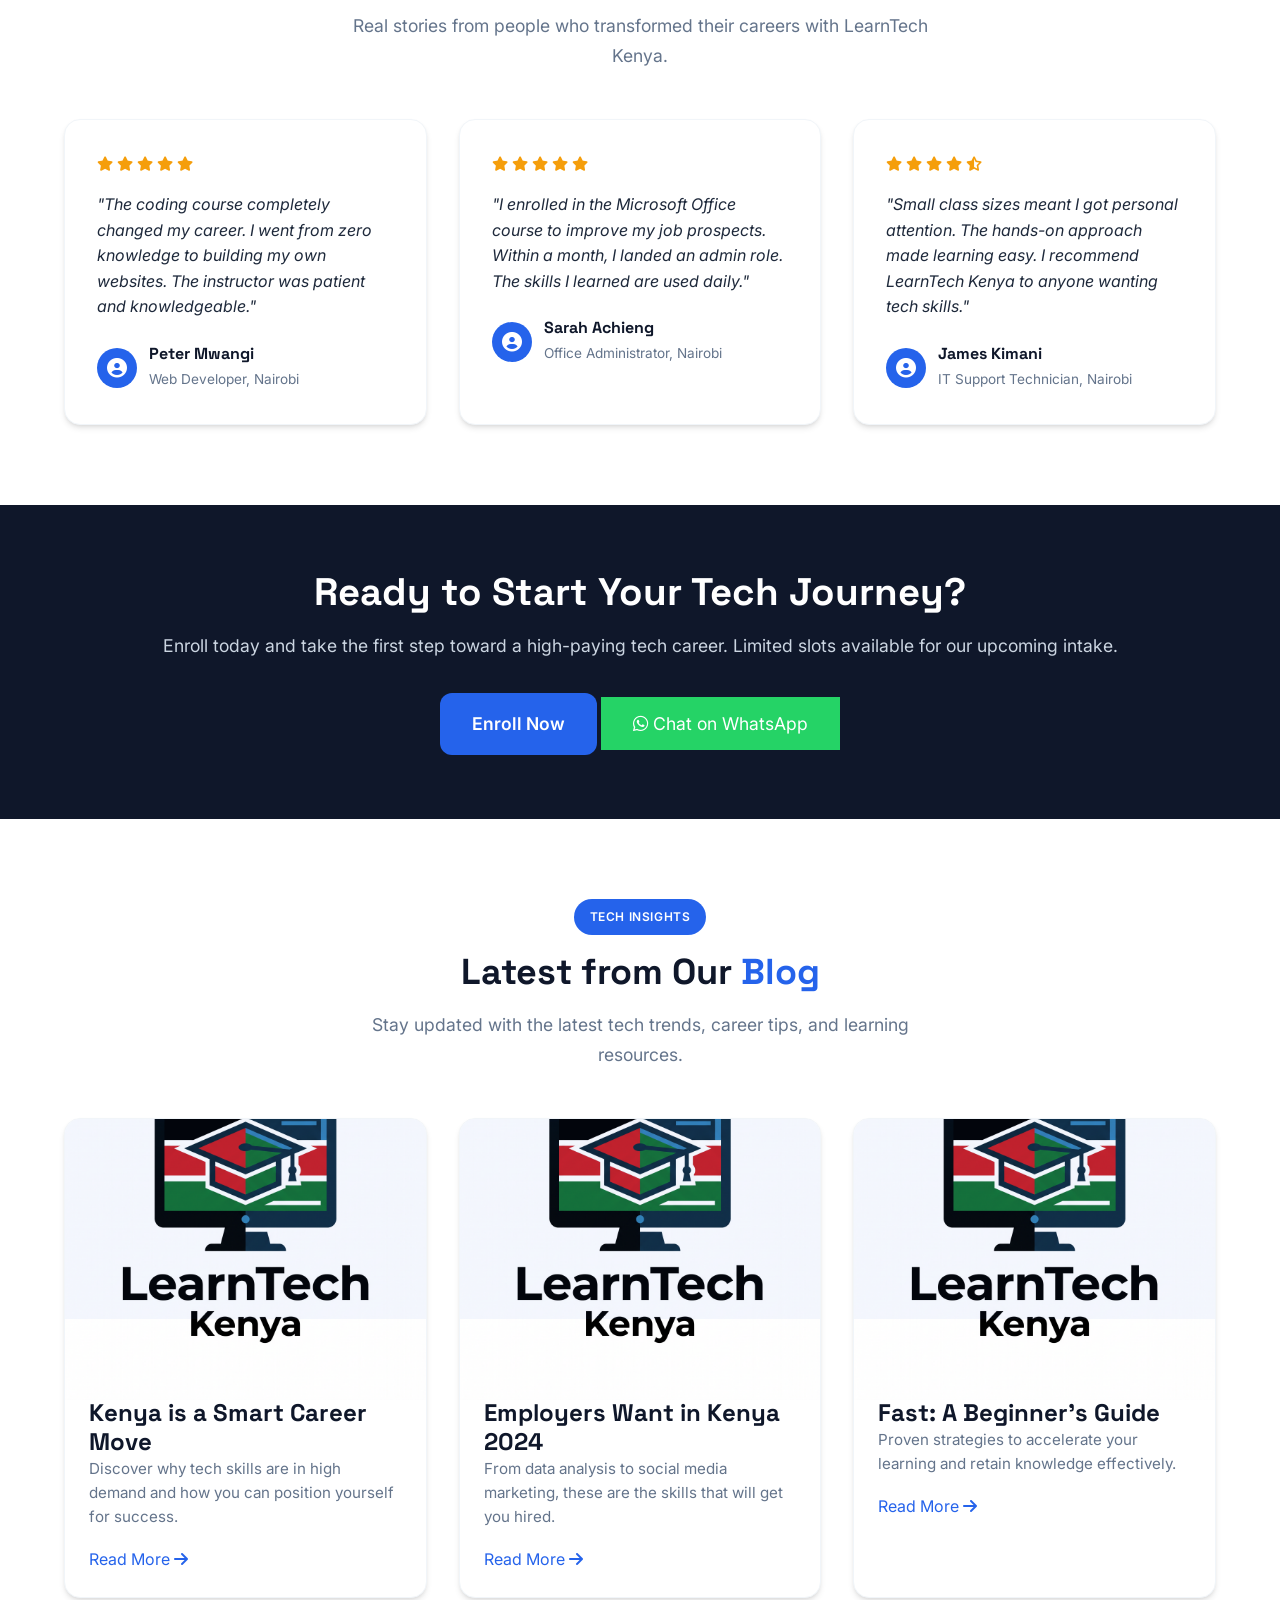
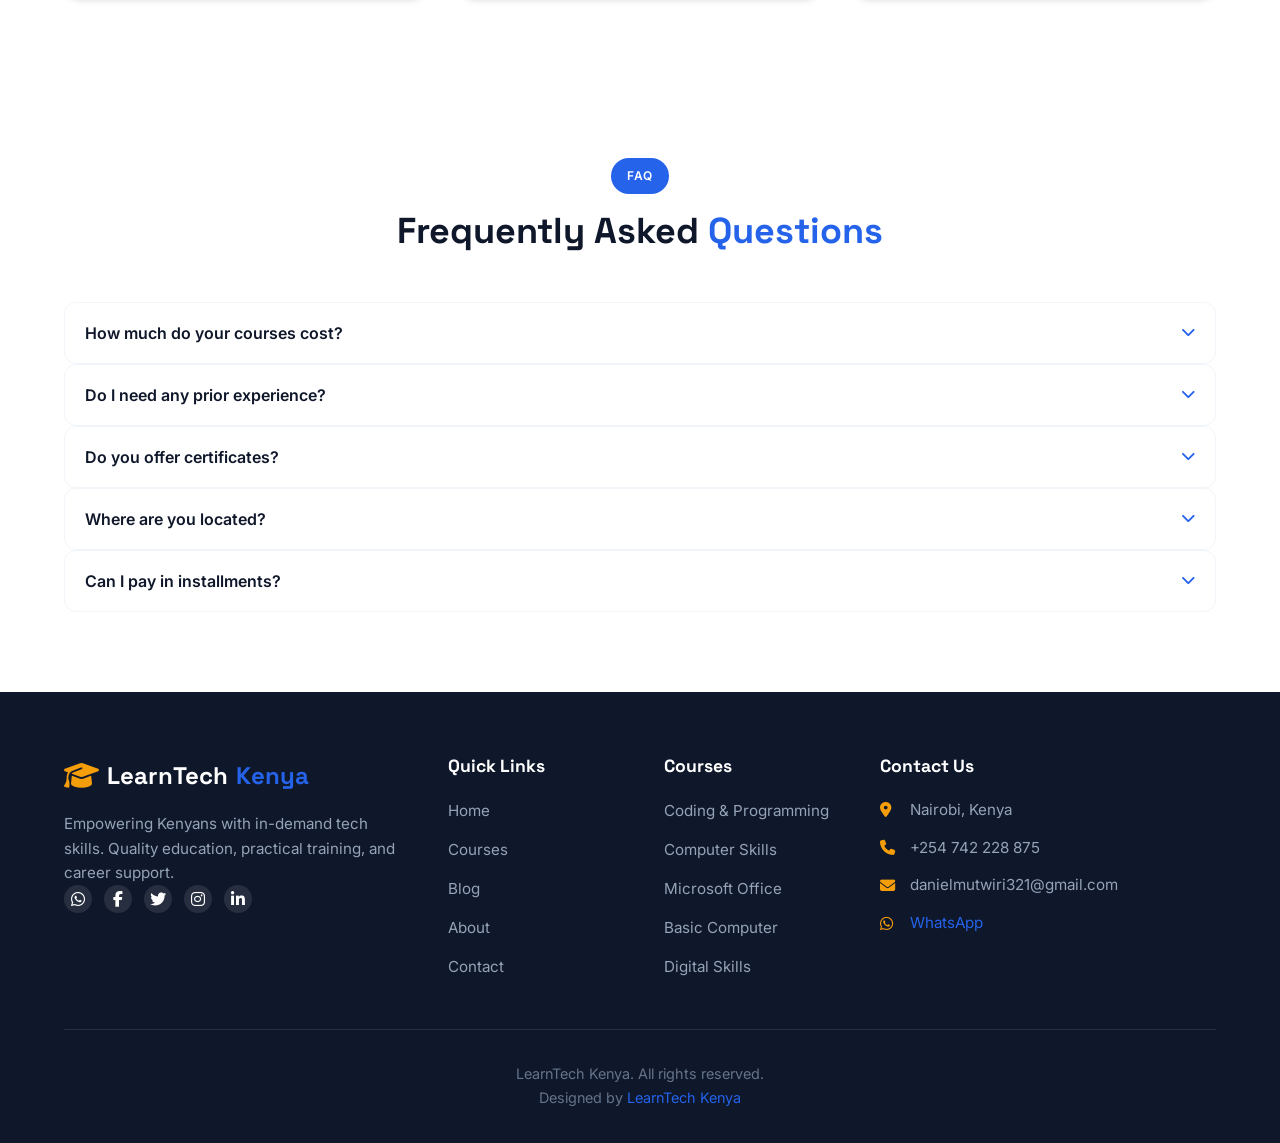
==== commit b5783ee3: "Update index.html" ====
--- a/index.html
+++ b/index.html
@@ -1,6 +1,19 @@
 <!DOCTYPE html>
 <html lang="en">
-<head>
+    <head>
+
+    <!-- Google tag (gtag.js) -->
+    <script async src="https://www.googletagmanager.com/gtag/js?id=G-270DS5XHEX"></script>
+    <script>
+      window.dataLayer = window.dataLayer || [];
+      function gtag(){dataLayer.push(arguments);}
+      gtag('js', new Date());
+
+      gtag('config', 'G-270DS5XHEX');
+    </script>
+
+    <meta name="google-site-verification" content="E3hKowuc5oLKdNPxIY47nWtB3ACVlpKKazoTkxSOfaw">
+    <meta name="google-site-verification" content="E3hKowuc5oLKdNPxIY47nWtB3ACVlpKKazoTkxSOfaw" />
     <meta charset="UTF-8">
     <meta name="viewport" content="width=device-width, initial-scale=1.0">
     <title>LearnTech Kenya | Computer Training, Coding & Digital Skills Courses in Nairobi</title>
@@ -71,7 +84,7 @@
     <div class="top-bar">
         <div class="container">
             <div class="top-bar-content">
-                <span><i class="fas fa-phone"></i> +254 742 228 875</span>
+                <span><i class="fas fa-phone"></i> +254 731405760</span>
                 <span><i class="fas fa-envelope"></i> danielmutwiri321@gmail.com</span>
                 <div class="social-icons">
                     <a href="https://wa.me/254742228875" target="_blank" aria-label="WhatsApp"><i class="fab fa-whatsapp"></i></a>
@@ -544,4 +557,4 @@
 
     <script src="js/main.js"></script>
 </body>
-</html>+</html>
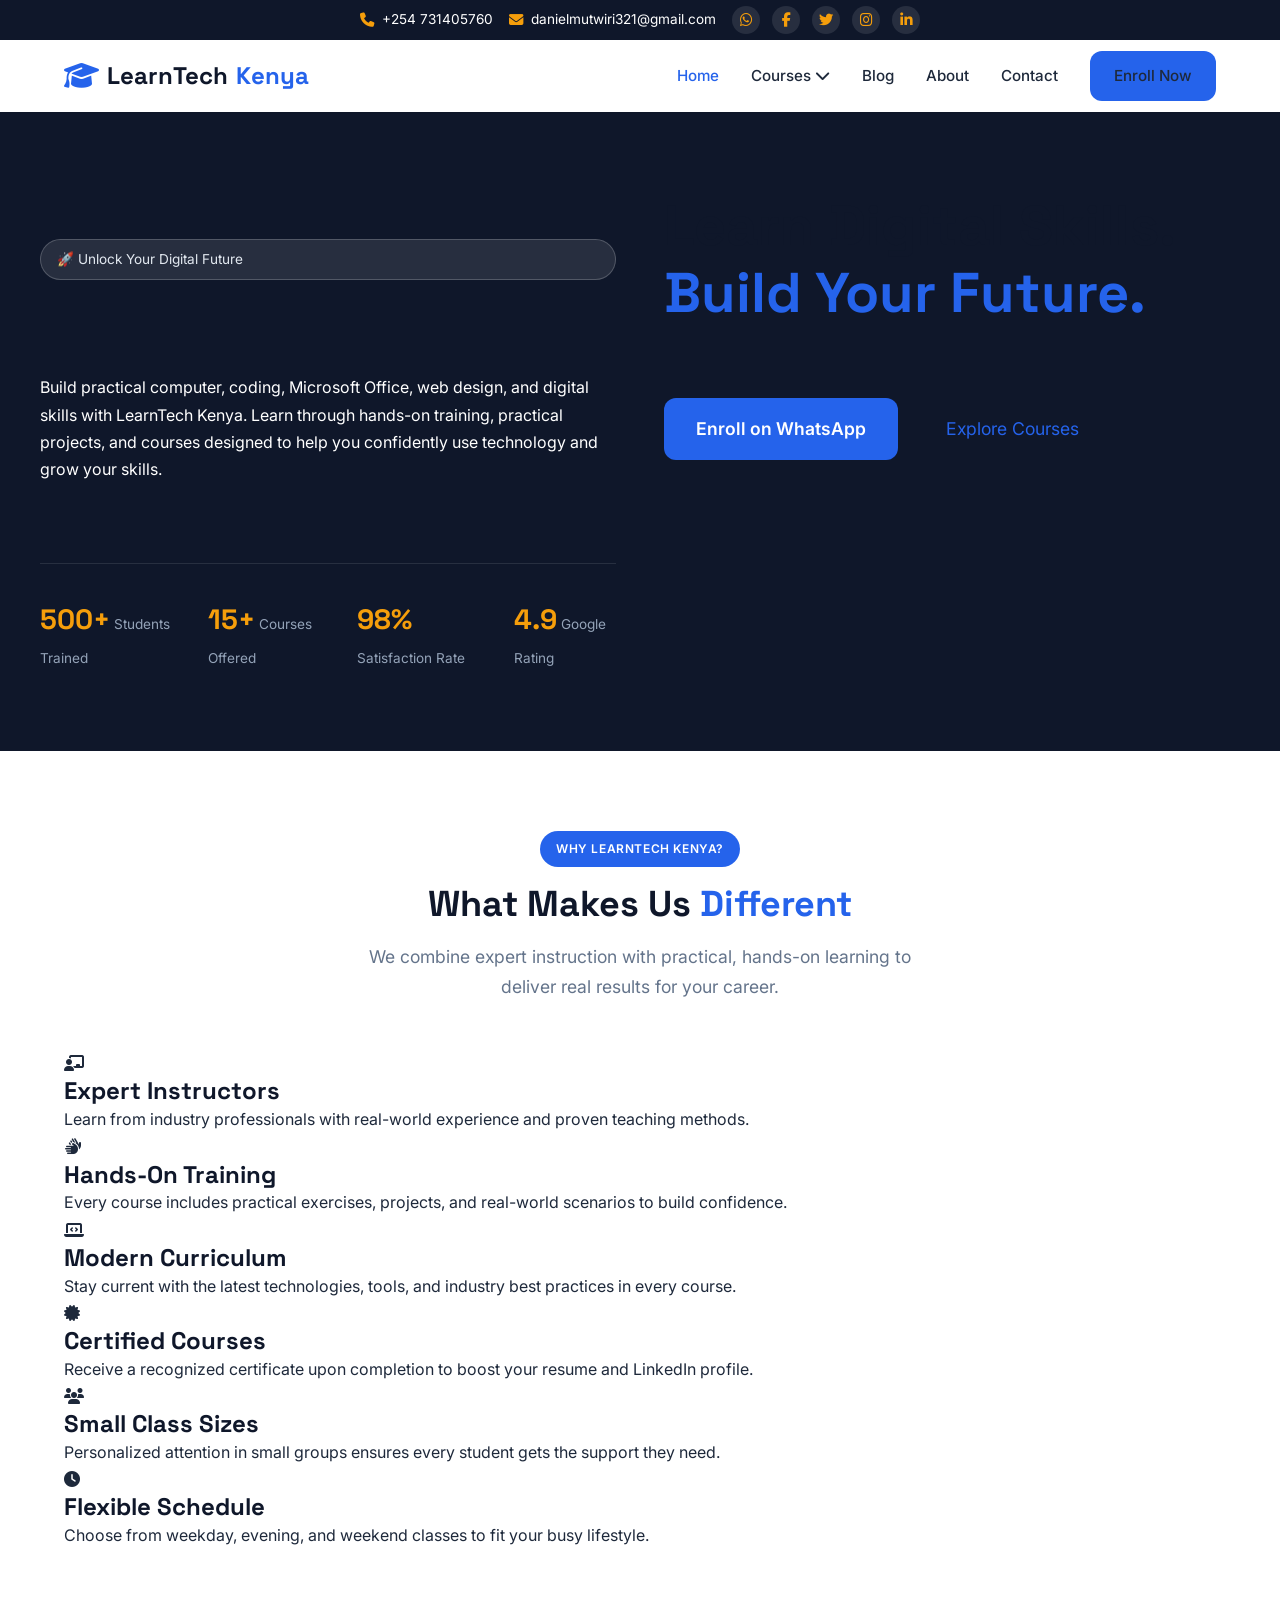
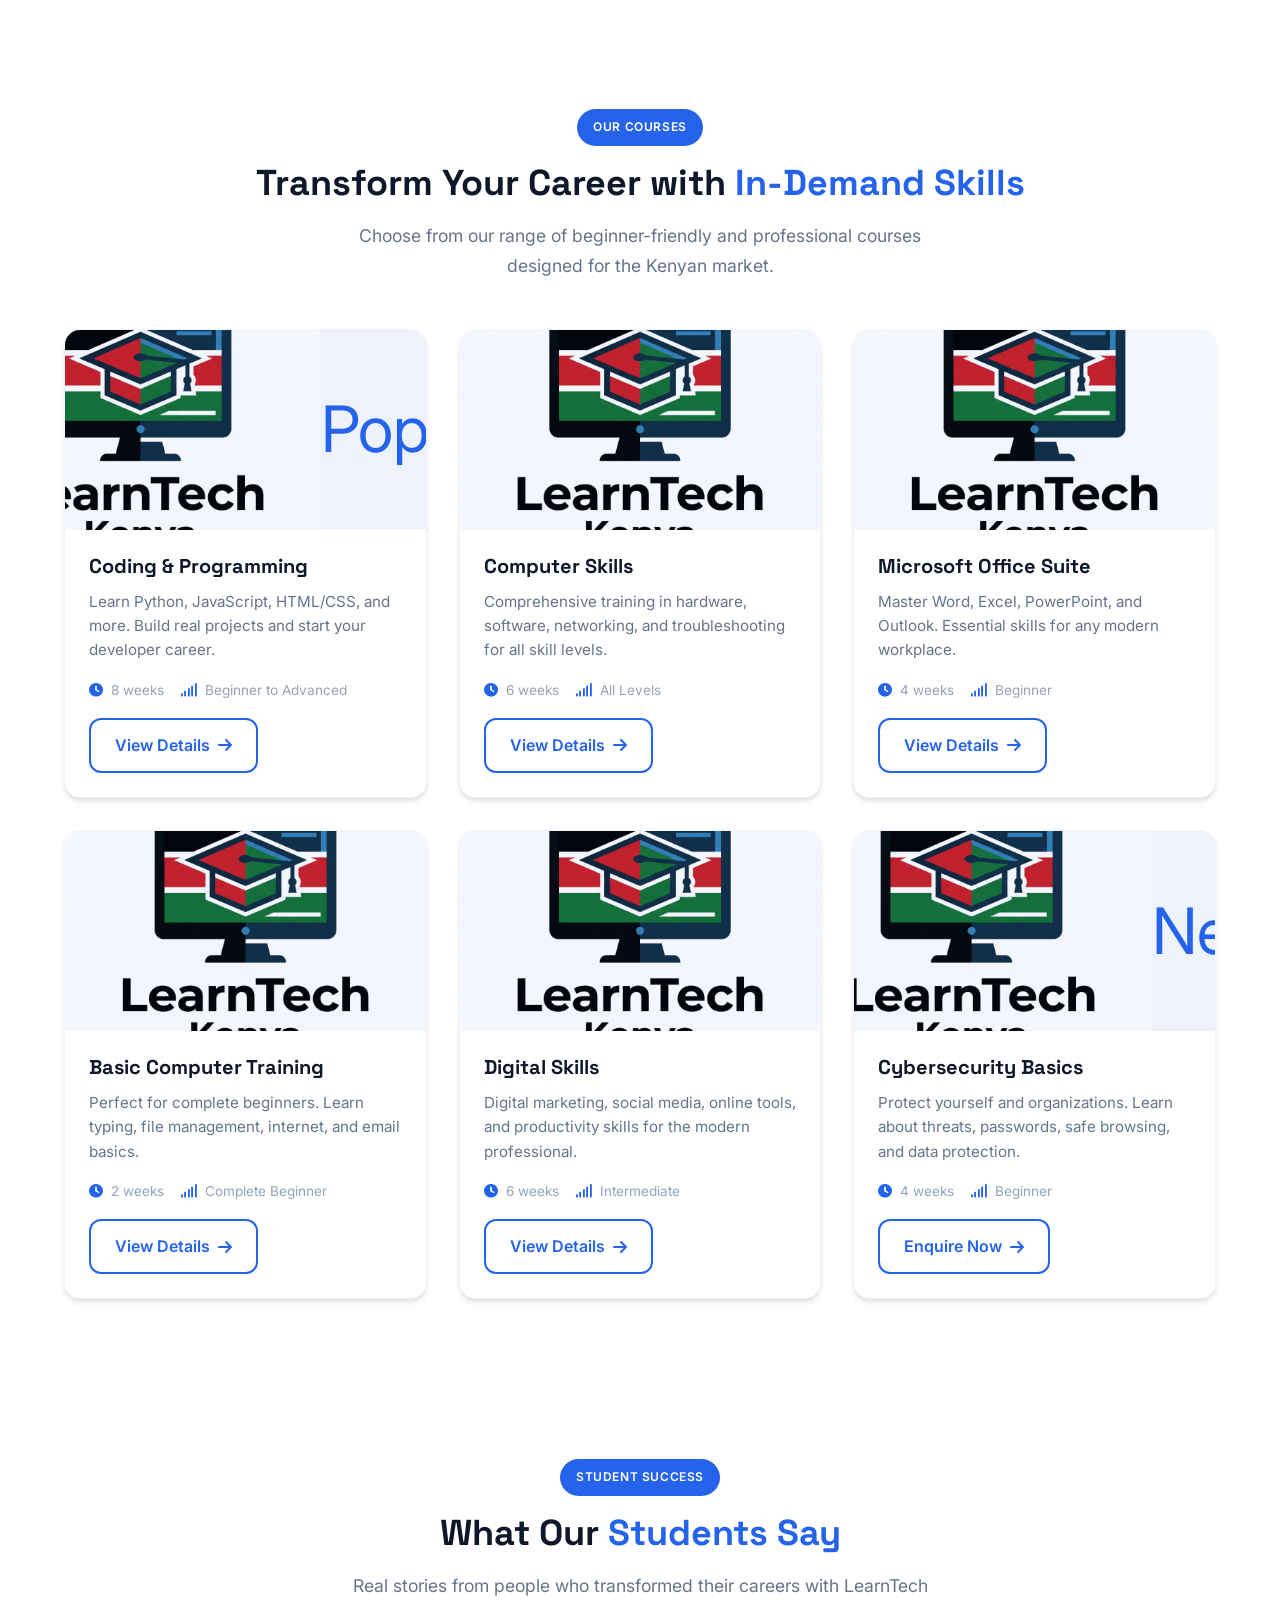
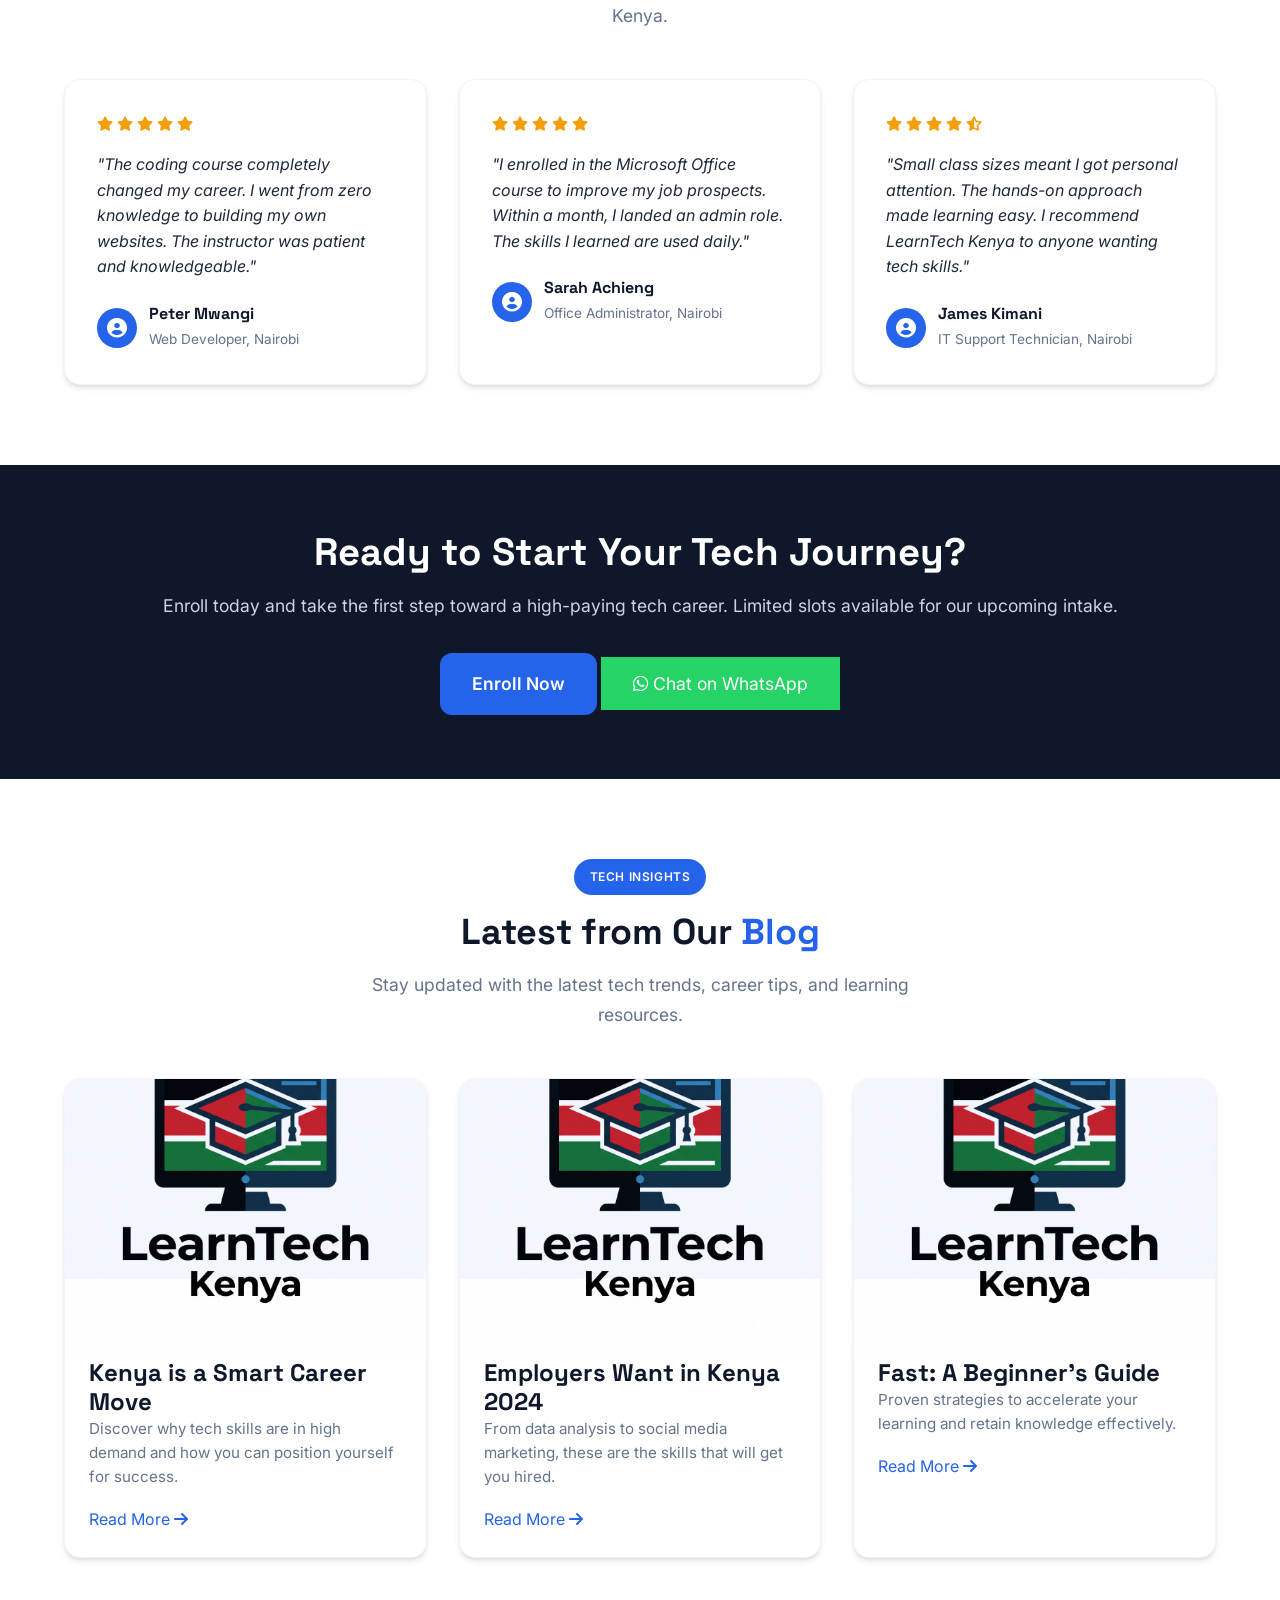
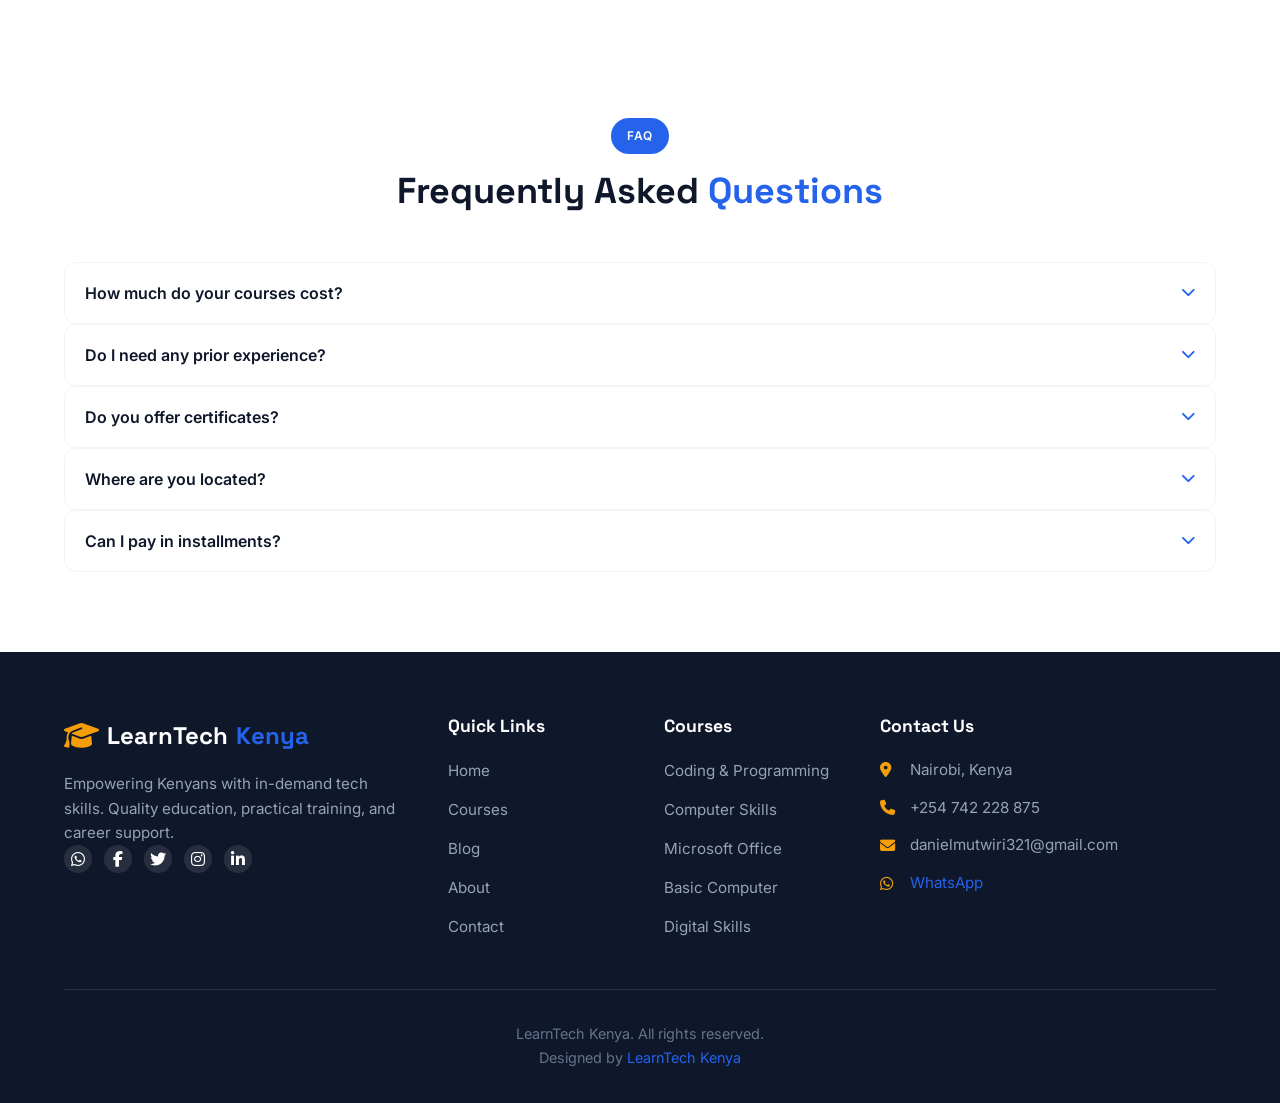
==== commit 848d7896: "Improve LearnTech homepage" ====
--- a/index.html
+++ b/index.html
@@ -132,10 +132,10 @@
         <div class="hero-overlay"></div>
         <div class="hero-content container">
             <span class="hero-badge">🚀 Unlock Your Digital Future</span>
-            <h1>Master In-Demand Tech Skills with <span class="highlight">Expert Trainers</span></h1>
-            <p class="hero-description">Join Kenya's leading tech training institute. Learn coding, Microsoft Office, digital marketing, and computer skills with hands-on, industry-relevant courses designed for beginners and professionals.</p>
+            <h1>Learn Digital Skills. <span class="highlight">Build Your Future.</span></h1>
+            <p class="hero-description">Build practical computer, coding, Microsoft Office, web design, and digital skills with LearnTech Kenya. Learn through hands-on training, practical projects, and courses designed to help you confidently use technology and grow your skills.</p>
             <div class="hero-cta">
-                <a href="contact.html" class="btn-primary btn-lg">Get Started Today</a>
+                <a href="https://wa.me/254731405760" class="btn-primary btn-lg" target="_blank">Enroll on WhatsApp</a>
                 <a href="index.html#courses" class="btn-secondary btn-lg">Explore Courses</a>
             </div>
             <div class="hero-stats">
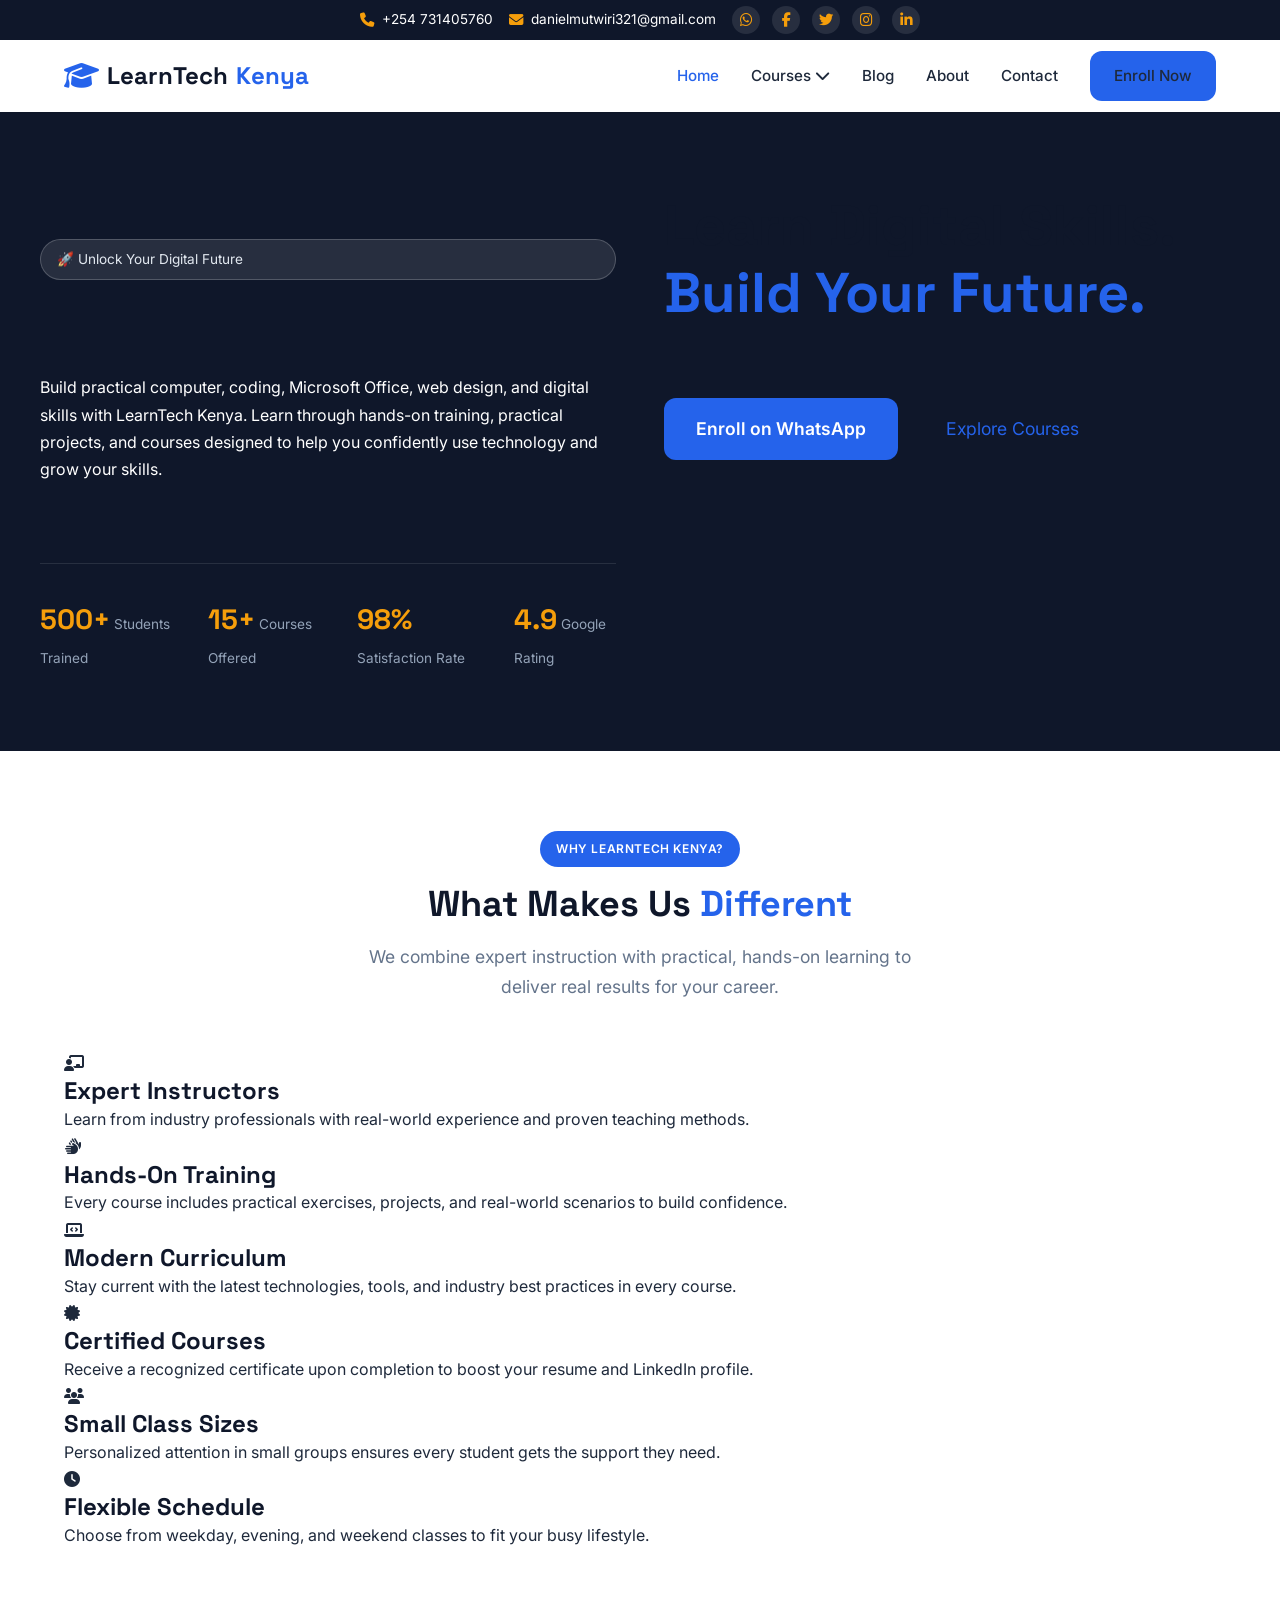
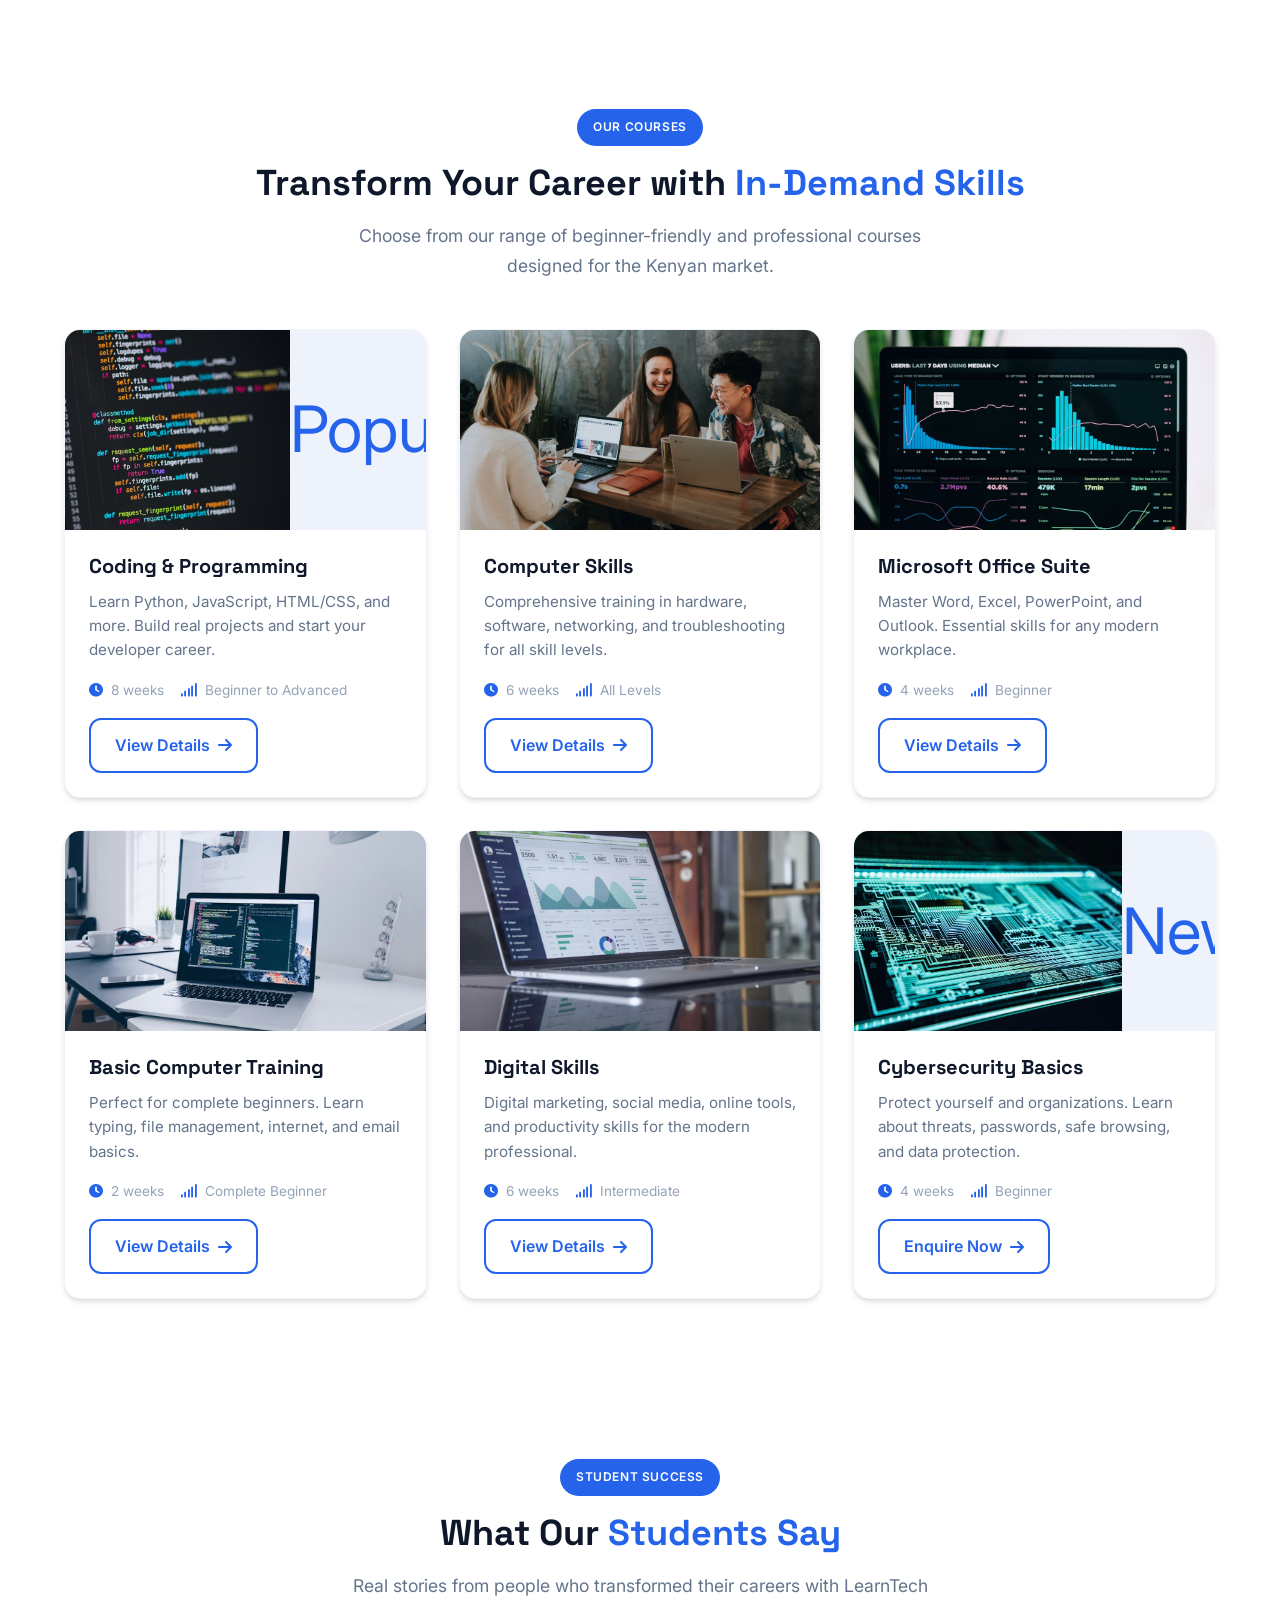
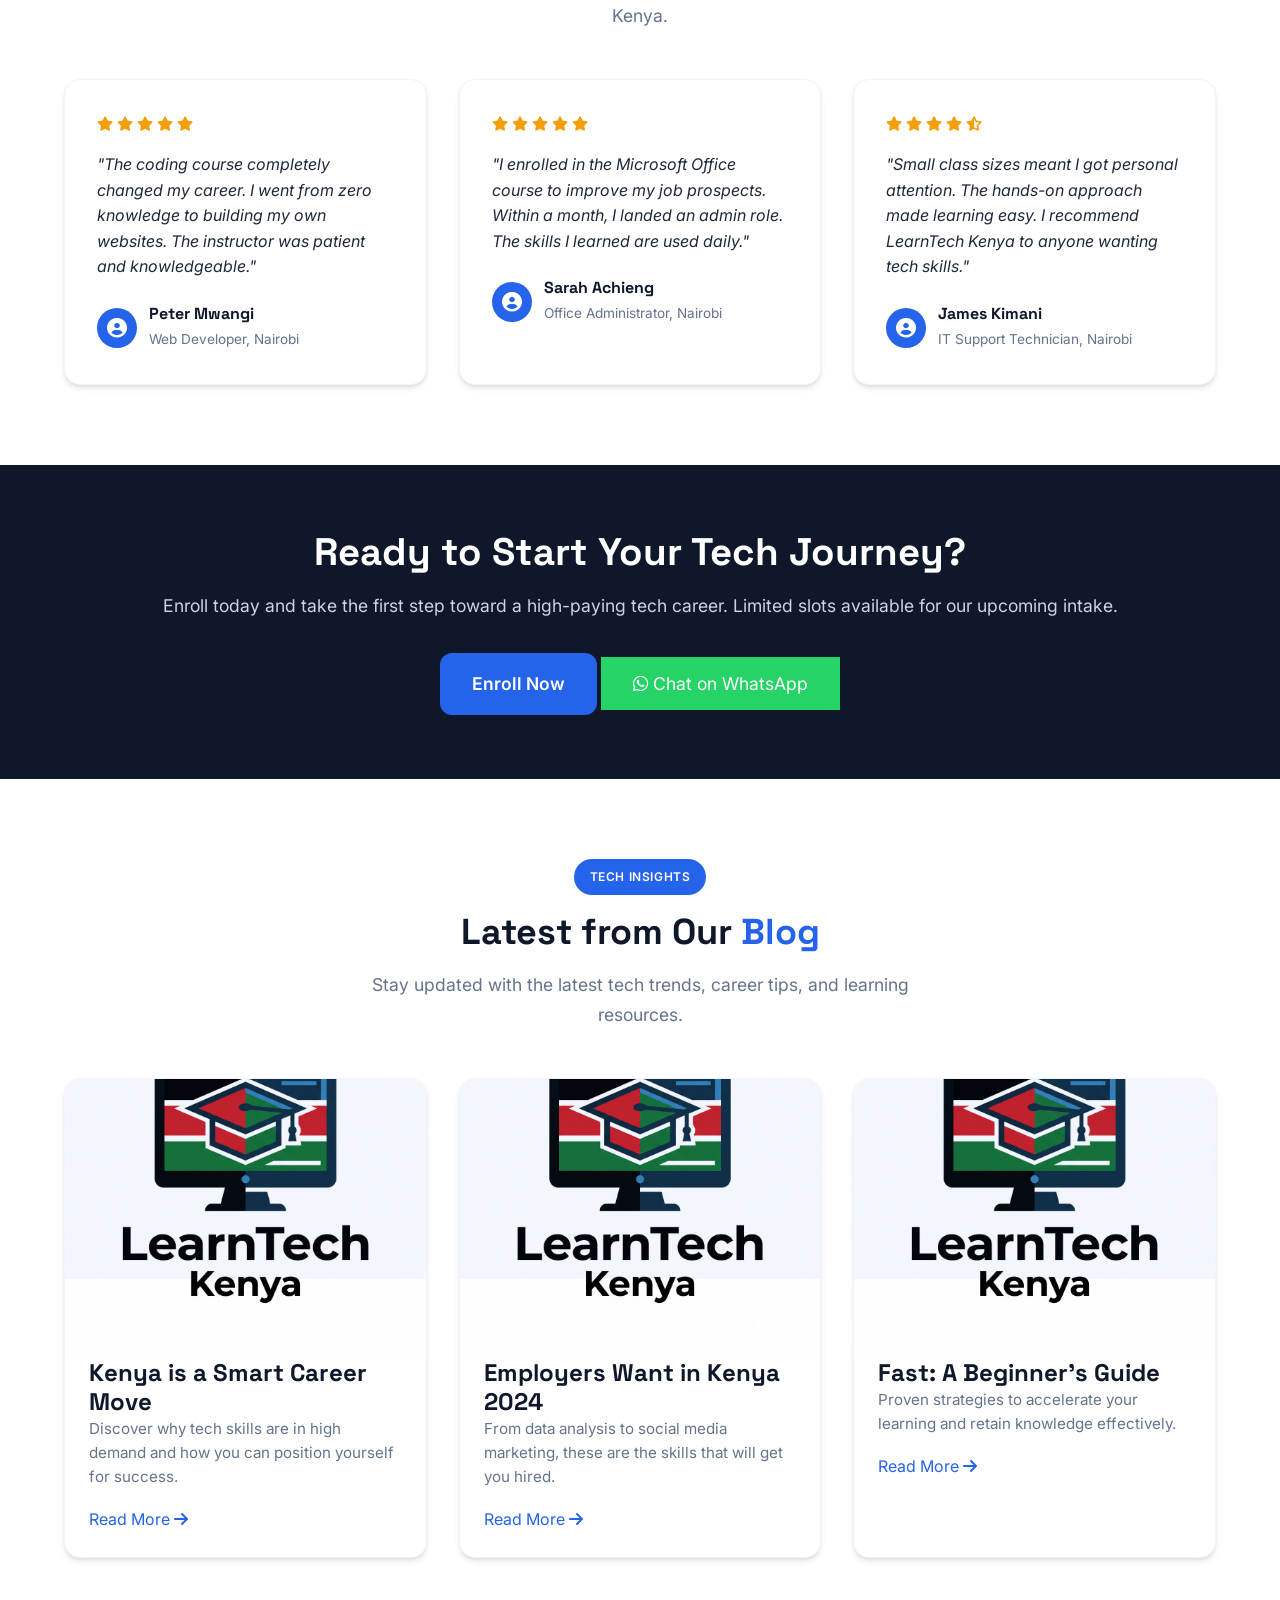
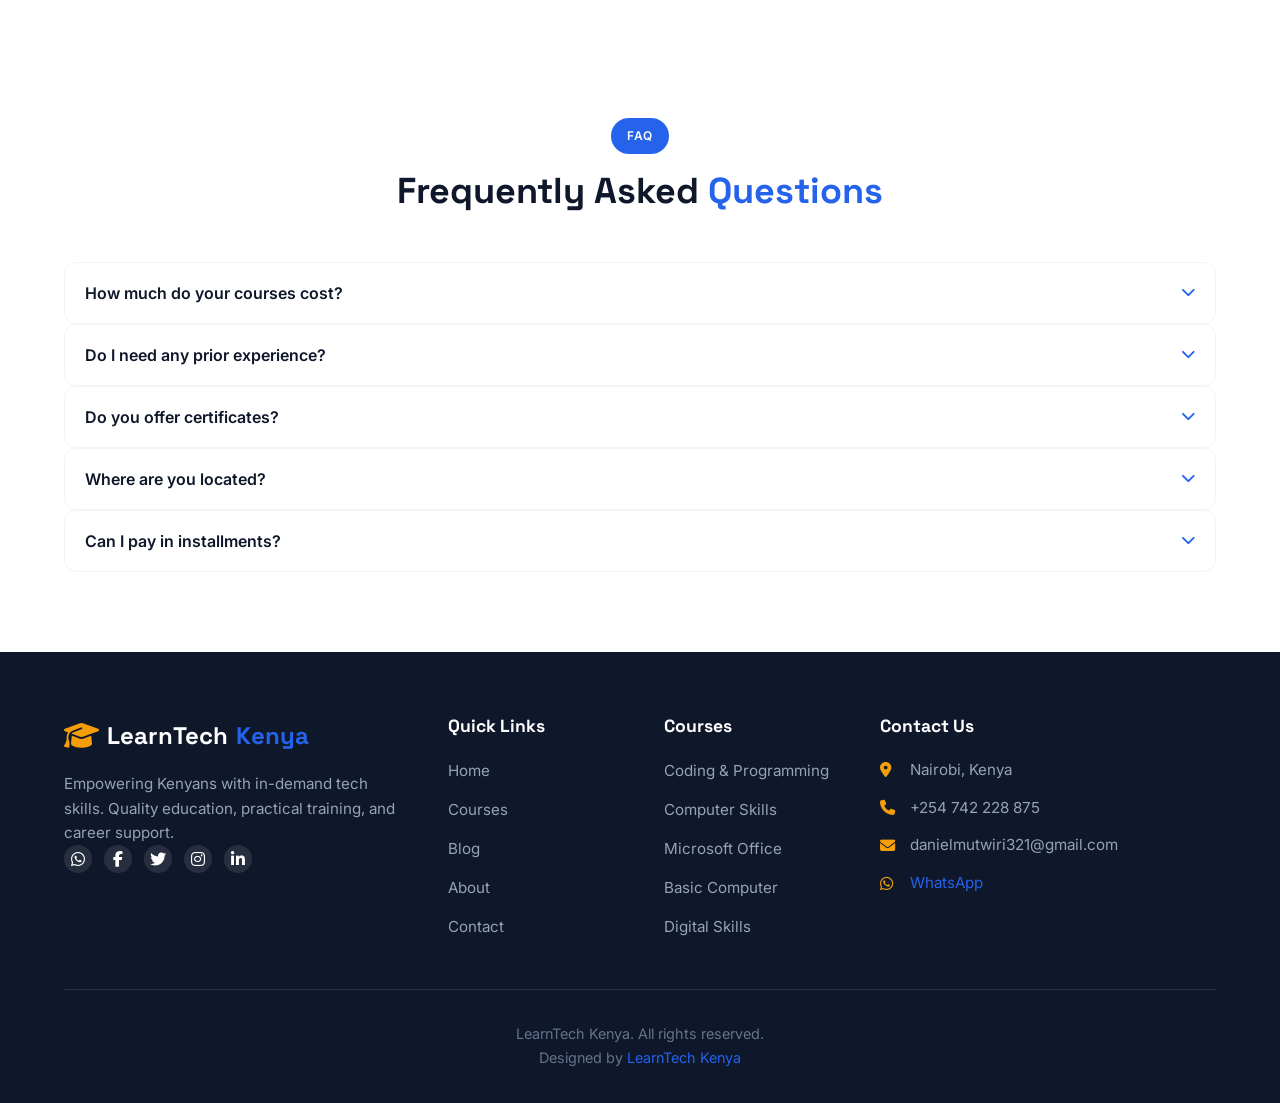
==== commit ac9dde64: "Use distinct images for course cards" ====
--- a/index.html
+++ b/index.html
@@ -225,7 +225,7 @@
             <div class="courses-grid">
                 <div class="course-card">
                     <div class="course-image">
-                        <img src="images/learntech_logo.png" alt="Coding and Programming Course" loading="lazy">
+                        <img src="images/courses/coding-programming.jpg" alt="Learner coding on a computer" loading="lazy">
                         <span class="course-badge">Popular</span>
                     </div>
                     <div class="course-content">
@@ -240,7 +240,7 @@
                 </div>
                 <div class="course-card">
                     <div class="course-image">
-                        <img src="images/learntech_logo.png" alt="Computer Skills Course" loading="lazy">
+                        <img src="images/courses/computer-skills.jpg" alt="Students learning computer skills together" loading="lazy">
                     </div>
                     <div class="course-content">
                         <h3>Computer Skills</h3>
@@ -254,7 +254,7 @@
                 </div>
                 <div class="course-card">
                     <div class="course-image">
-                        <img src="images/learntech_logo.png" alt="Microsoft Office Training" loading="lazy">
+                        <img src="images/courses/microsoft-office.jpg" alt="Data displayed in a business spreadsheet dashboard" loading="lazy">
                     </div>
                     <div class="course-content">
                         <h3>Microsoft Office Suite</h3>
@@ -268,7 +268,7 @@
                 </div>
                 <div class="course-card">
                     <div class="course-image">
-                        <img src="images/learntech_logo.png" alt="Basic Computer Training" loading="lazy">
+                        <img src="images/courses/basic-computer.jpg" alt="Desktop computer setup for beginner training" loading="lazy">
                     </div>
                     <div class="course-content">
                         <h3>Basic Computer Training</h3>
@@ -282,7 +282,7 @@
                 </div>
                 <div class="course-card">
                     <div class="course-image">
-                        <img src="images/learntech_logo.png" alt="Digital Skills Course" loading="lazy">
+                        <img src="images/courses/digital-skills.jpg" alt="Digital analytics and online skills dashboard" loading="lazy">
                     </div>
                     <div class="course-content">
                         <h3>Digital Skills</h3>
@@ -296,7 +296,7 @@
                 </div>
                 <div class="course-card">
                     <div class="course-image">
-                        <img src="images/learntech_logo.png" alt="Cybersecurity Basics" loading="lazy">
+                        <img src="images/courses/cybersecurity.jpg" alt="Cybersecurity and digital network protection" loading="lazy">
                         <span class="course-badge">New</span>
                     </div>
                     <div class="course-content">
--- a/css/styles.css
+++ b/css/styles.css
@@ -350,6 +350,8 @@
 
 .course-image { height: 200px; background: var(--bg-light); display: flex; align-items: center; justify-content: center; font-size: 4rem; color: var(--primary); position: relative; overflow: hidden; }
 
+.course-image img { width: 100%; height: 100%; object-fit: cover; display: block; }
+
 .course-image::before { content: ''; position: absolute; top: 0; left: 0; right: 0; bottom: 0; background: var(--primary); opacity: 0.05; }
 
 .course-content { padding: 1.5rem; }
